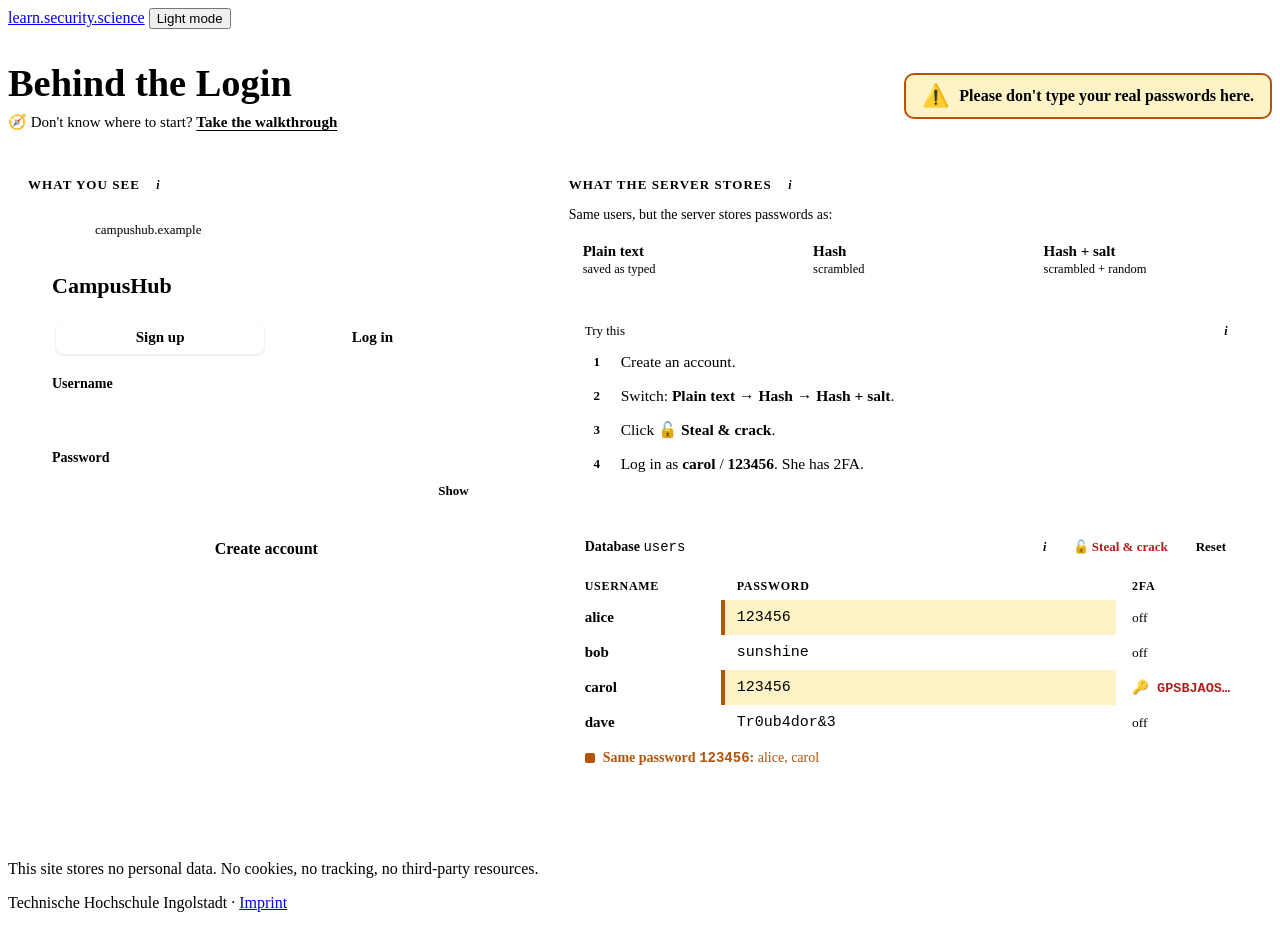
==== learn-cybersecurity/html/passwords/index.html @ 7ce4a5d5 "Add learn.security.science with password storage demo New static site for the ACE2-EU Flavour School" ====
<!doctype html>
<html lang="en">
<head>
  <meta charset="utf-8">
  <meta name="viewport" content="width=device-width, initial-scale=1">
  <title>Behind the Login</title>
  <script src="/assets/theme.js"></script>
  <script src="/assets/qrcode.js"></script>
  <link rel="stylesheet" href="/assets/site.css">
  <style>
    :root { --warn: #b45309; --warn-bg: #fef3c7; --bad: #b91c1c; --code-bg: #ffffff; }
    @media (prefers-color-scheme: dark) {
      :root:not([data-theme="light"]) { --warn: #fbbf24; --warn-bg: #3a2a07; --bad: #f87171; --code-bg: #0b0d0c; }
    }
    :root[data-theme="dark"] { --warn: #fbbf24; --warn-bg: #3a2a07; --bad: #f87171; --code-bg: #0b0d0c; }

    main.app { display: block; text-align: left; padding: 32px 0 48px; }
    .mono { font-family: ui-monospace, "Cascadia Mono", Consolas, "Liberation Mono", monospace; }

    .page-head { display: flex; flex-wrap: wrap; align-items: center; justify-content: space-between; gap: 8px 24px; margin-bottom: 24px; }
    .page-head h1 { font-size: clamp(1.8rem, 3.6vw, 2.4rem); margin: 0; max-width: none; }
    .hint {
      margin: 0; display: inline-flex; align-items: center; gap: 10px;
      padding: 10px 16px; border-radius: 10px; border: 2px solid var(--warn);
      background: var(--warn-bg); color: var(--text); font-size: 16px; font-weight: 700;
    }
    .hint .icon { font-size: 22px; line-height: 1; }

    .split { display: grid; grid-template-columns: minmax(0, 5fr) minmax(0, 7fr); gap: 24px; align-items: start; }
    @media (max-width: 900px) { .split { grid-template-columns: 1fr; } }

    .panel { background: var(--surface); border-radius: 14px; padding: 20px; }
    .panel-head { display: flex; align-items: center; gap: 8px; margin-bottom: 16px; }
    .panel-head h2 { font-size: 13px; text-transform: uppercase; letter-spacing: .08em; color: var(--muted); margin: 0; }

    /* ⓘ info popovers */
    .info { position: relative; display: inline-block; }
    .info summary {
      list-style: none; cursor: pointer; width: 20px; height: 20px; border-radius: 50%;
      display: grid; place-items: center; font: 700 12px/1 Georgia, serif; font-style: italic;
      color: var(--muted); border: 1.5px solid var(--muted); user-select: none;
    }
    .info summary::-webkit-details-marker { display: none; }
    .info[open] summary, .info summary:hover { color: var(--accent); border-color: var(--accent); }
    .info .pop {
      position: absolute; z-index: 10; top: 28px; left: -8px; width: min(340px, 80vw);
      background: var(--bg); color: var(--text); border: 1px solid var(--line); border-radius: 10px;
      padding: 12px 14px; font-size: 14.5px; line-height: 1.45; box-shadow: 0 8px 24px rgba(0,0,0,.18);
    }
    .info .pop p { margin: 0 0 6px; } .info .pop p:last-child { margin: 0; }

    /* ── the website (left) ── */
    .browser { background: var(--bg); border: 1px solid var(--line); border-radius: 10px; overflow: hidden; }
    .urlbar { display: flex; align-items: center; gap: 8px; padding: 8px 12px; border-bottom: 1px solid var(--line); font-size: 13px; color: var(--muted); }
    .urlbar .dots { display: flex; gap: 5px; } .urlbar .dots i { width: 9px; height: 9px; border-radius: 50%; background: var(--line); display: block; }
    .urlbar .addr { flex: 1; background: var(--surface); border-radius: 6px; padding: 3px 10px; }
    .site { padding: 24px; }
    .brand { font-weight: 800; font-size: 22px; margin-bottom: 18px; }
    .brand span { color: var(--accent); }

    .tabs { display: flex; gap: 4px; background: var(--surface); border-radius: 10px; padding: 4px; margin-bottom: 18px; }
    .tabs button { flex: 1; font-family: inherit; font-size: 15px; font-weight: 600; border: 0; border-radius: 7px; padding: 8px; cursor: pointer; background: transparent; color: var(--muted); }
    .tabs button[aria-selected="true"] { background: var(--bg); color: var(--text); box-shadow: 0 1px 3px rgba(0,0,0,.12); }

    label { display: block; font-size: 14px; font-weight: 600; margin: 0 0 6px; }
    .field { margin-bottom: 14px; }
    input[type=text], input[type=password] {
      width: 100%; font: inherit; font-size: 16px; padding: 10px 12px; border-radius: 8px;
      border: 1.5px solid var(--line); background: var(--bg); color: var(--text);
    }
    input:focus { outline: none; border-color: var(--accent); }
    .pw { position: relative; }
    .pw input { padding-right: 64px; }
    .pw button { position: absolute; right: 6px; top: 50%; transform: translateY(-50%); font-family: inherit; font-size: 13px; font-weight: 600; border: 0; background: none; color: var(--muted); cursor: pointer; padding: 6px; }
    .primary { width: 100%; font-family: inherit; font-size: 16px; font-weight: 700; border: 0; border-radius: 8px; padding: 12px; cursor: pointer; background: var(--accent); color: var(--accent-text); margin-top: 4px; }
    .primary:hover { filter: brightness(1.08); }
    .msg { min-height: 24px; margin: 12px 0 0; font-size: 15px; font-weight: 600; }
    .msg.ok { color: var(--accent); } .msg.err { color: var(--bad); }
    .welcome { text-align: center; padding: 20px 0 8px; }
    .welcome .big { font-size: 40px; }
    .welcome h3 { margin: 8px 0 18px; font-size: 1.3rem; }
    .ghost { font-family: inherit; font-size: 15px; font-weight: 600; border: 1.5px solid var(--line); background: none; color: var(--text); border-radius: 8px; padding: 9px 18px; cursor: pointer; }

    /* ── the server (right) ── */
    .methods { display: grid; grid-template-columns: repeat(3, 1fr); gap: 8px; margin-bottom: 16px; }
    .methods button {
      font-family: inherit; font-size: 15px; font-weight: 600; text-align: left; padding: 12px 14px; border-radius: 10px; cursor: pointer;
      background: var(--bg); color: var(--text); border: 2px solid var(--line);
    }
    .methods button small { display: block; font-weight: 400; font-size: 12.5px; color: var(--muted); margin-top: 2px; }
    .methods button[aria-pressed="true"] { border-color: var(--accent); }
    .methods button[aria-pressed="true"] small { color: var(--accent); }

    .flow { background: var(--bg); border-radius: 10px; padding: 16px; margin-bottom: 16px; min-height: 172px; }
    .flow-head { display: flex; align-items: center; justify-content: space-between; gap: 8px; margin-bottom: 10px; }
    .flow .title { font-size: 13px; color: var(--muted); }
    .flow .title .live { display: inline-flex; align-items: center; gap: 6px; color: var(--accent); font-weight: 700; text-transform: uppercase; letter-spacing: .06em; margin-right: 8px; }
    .flow .title .live::before { content: ""; width: 8px; height: 8px; border-radius: 50%; background: currentColor; animation: pulse 1.2s infinite; }
    @keyframes pulse { 50% { opacity: .25; } }
    .result { margin-top: 12px; padding: 12px 14px; border-radius: 8px; background: var(--surface); font-size: 17px; line-height: 1.6; word-break: break-all; }
    .result .lbl { display: block; font-family: "Segoe UI", "Helvetica Neue", Arial, sans-serif; font-size: 12px; text-transform: uppercase; letter-spacing: .06em; color: var(--muted); margin-bottom: 2px; word-break: normal; }
    .result .grp { margin-right: .45em; }
    .result .val.changed { animation: chg .8s ease-out; }
    @keyframes chg { from { color: var(--accent); text-shadow: 0 0 12px color-mix(in srgb, var(--accent) 60%, transparent); } }
    .muted { color: var(--muted); }
    .flow .empty { color: var(--muted); font-size: 15px; }
    .pipe { display: flex; flex-wrap: wrap; align-items: center; gap: 8px 10px; font-size: 15px; }
    .chip { padding: 5px 10px; border-radius: 6px; background: var(--surface); white-space: nowrap; }
    .chip.salt { background: #dbeafe; color: #1e3a8a; }
    @media (prefers-color-scheme: dark) { :root:not([data-theme="light"]) .chip.salt { background: #172554; color: #bfdbfe; } }
    :root[data-theme="dark"] .chip.salt { background: #172554; color: #bfdbfe; }
    .machine { padding: 4px 10px; border-radius: 6px; border: 1.5px dashed var(--muted); color: var(--text); font-weight: 600; white-space: nowrap; text-align: center; line-height: 1.25; }
    .machine small { display: block; font-weight: 400; font-size: 11.5px; color: var(--muted); }
    .methods-label { font-size: 14px; color: var(--muted); margin: -4px 0 8px; }
    .steps { list-style: none; counter-reset: s; margin: 0; padding: 0; display: grid; gap: 10px; font-size: 15.5px; }
    .steps li { counter-increment: s; display: flex; gap: 12px; align-items: baseline; }
    .steps li::before { content: counter(s); flex: none; width: 24px; height: 24px; border-radius: 50%; background: var(--accent); color: var(--accent-text); font-weight: 800; font-size: 13px; display: grid; place-items: center; transform: translateY(-1px); }
    .arrow { color: var(--muted); }
    .verdict { font-weight: 700; } .verdict.ok { color: var(--accent); } .verdict.err { color: var(--bad); }
    .compare { margin-top: 10px; font-size: 14px; color: var(--muted); }

    .db { background: var(--bg); border-radius: 10px; }
    .db-table { border-radius: 0 0 10px 10px; }
    .info.right .pop { left: auto; right: -8px; }
    .db-head { display: flex; align-items: center; justify-content: space-between; gap: 8px; padding: 10px 16px; border-bottom: 1px solid var(--line); }
    .db-head .name { font-size: 14px; font-weight: 700; }
    .db-head .name span { color: var(--muted); font-weight: 400; }
    .small-btn { font-family: inherit; font-size: 13px; font-weight: 600; border: 1.5px solid var(--line); background: none; color: var(--muted); border-radius: 6px; padding: 4px 10px; cursor: pointer; }
    .small-btn:hover { color: var(--text); }
    .small-btn.danger { color: var(--bad); border-color: var(--bad); }
    .small-btn.danger:hover { background: var(--bad); color: var(--bg); }
    .small-btn:disabled { opacity: .5; cursor: progress; }

    /* ── 2FA ── */
    .tfa-status { margin: 0 0 16px; display: flex; flex-direction: column; align-items: center; gap: 10px; }
    .tfa-status .on { color: var(--accent); font-weight: 700; }
    .tfa-status .off { color: var(--muted); }
    .tfa-status .primary { width: auto; padding: 10px 22px; margin: 0; }
    .v-title { margin: 0 0 8px; font-size: 1.2rem; }
    .v-sub { margin: 0 0 14px; color: var(--muted); font-size: 15px; }
    .mini-steps { margin: 0 0 14px; padding-left: 20px; color: var(--muted); font-size: 14.5px; }
    .mini-steps li { margin-bottom: 2px; }
    .qr-box { display: flex; flex-direction: column; align-items: center; gap: 6px; margin-bottom: 14px; }
    .qr { background: #fff; padding: 8px; border-radius: 8px; line-height: 0; }
    .qr svg, .qr img { display: block; width: 168px; height: 168px; }
    .qr-key { font-size: 13px; color: var(--muted); }
    .code-in { font-size: 22px !important; letter-spacing: .25em; text-align: center; }
    .btn-row { display: flex; gap: 10px; }
    .btn-row .primary { flex: 1; margin: 0; }
    .phone {
      display: flex; align-items: center; gap: 14px; margin: 0 0 14px; padding: 12px 14px;
      border: 2px solid var(--line); border-radius: 16px; background: var(--surface);
    }
    .phone .ph-icon { font-size: 26px; }
    .phone .ph-main { flex: 1; min-width: 0; }
    .phone .ph-lbl { font-size: 12px; color: var(--muted); }
    .phone .ph-code { font-size: 26px; font-weight: 700; letter-spacing: .06em; color: var(--accent); line-height: 1.2; }
    .ring {
      flex: none; width: 34px; height: 34px; border-radius: 50%; display: grid; place-items: center;
      font-size: 12px; font-weight: 700; color: var(--muted);
      background: radial-gradient(var(--surface) 58%, transparent 60%), conic-gradient(var(--accent) var(--p), var(--line) 0);
    }
    .tfa-grid { display: grid; grid-template-columns: auto auto auto auto auto 1fr; gap: 8px 10px; align-items: center; justify-items: start; font-size: 15px; }
    .link-btn { font: inherit; font-weight: 600; color: var(--accent); background: none; border: 0; padding: 0; cursor: pointer; text-decoration: underline; text-underline-offset: 3px; }
    .calc { margin: 0; padding-left: 22px; display: grid; gap: 10px; font-size: 14.5px; line-height: 1.5; }
    .calc .step-t { display: block; font-weight: 700; font-size: 13px; text-transform: uppercase; letter-spacing: .05em; color: var(--muted); }
    .calc li::marker { font-weight: 700; color: var(--accent); }
    .hexline { margin-top: 4px; padding: 6px 10px; border-radius: 6px; background: var(--surface); font-size: 14px; word-spacing: .15em; }
    .hl { background: color-mix(in srgb, var(--accent) 28%, transparent); color: var(--text); border-radius: 3px; font-weight: 700; }
    .hl-off { color: var(--bad); font-weight: 700; }
    .tfa-grid .who { font-weight: 700; white-space: nowrap; margin-right: 4px; }
    .tfa-grid .h { font-size: 11.5px; text-transform: uppercase; letter-spacing: .06em; color: var(--muted); margin-bottom: -4px; }
    .tfa-grid .machine { padding: 4px 9px; }
    .chip.time { background: var(--surface); }
    .chip.code { font-weight: 700; color: var(--accent); font-size: 16px; }
    th.c-tfa { width: 104px; }
    .tfa-cell { font-size: 13.5px; white-space: nowrap; overflow: hidden; text-overflow: ellipsis; display: block; }
    .tfa-cell.enc { color: var(--accent); font-weight: 600; }
    .tfa-cell.open { color: var(--bad); font-weight: 700; }

    /* attacker view */
    .flow .title .live.atk { color: var(--bad); }
    .flow .title .live.atk::before { animation: none; }
    .flow .title .live.atk.running::before { animation: pulse .6s infinite; }
    .track { height: 6px; background: var(--surface); border-radius: 3px; overflow: hidden; margin: 14px 0 6px; }
    .track div { height: 100%; background: var(--bad); transition: width .12s linear; }
    .stats { display: flex; flex-wrap: wrap; justify-content: space-between; gap: 4px 16px; font-size: 14px; color: var(--muted); }
    .stats b { color: var(--text); }
    .summary { font-size: 17px; font-weight: 700; margin: 12px 0 2px; }
    .summary.bad { color: var(--bad); }
    .sub { font-size: 14.5px; color: var(--muted); margin: 0; }
    th.c-crk { width: 158px; }
    .pill-crk { display: inline-block; max-width: 100%; overflow: hidden; text-overflow: ellipsis; vertical-align: middle;
      padding: 1px 9px; border-radius: 999px; font-weight: 700; font-size: 14px; white-space: nowrap;
      color: var(--bad); background: color-mix(in srgb, var(--bad) 16%, transparent); }
    .safe { color: var(--accent); font-size: 14px; font-weight: 600; white-space: nowrap; }
    .atk-try { display: flex; flex-wrap: wrap; align-items: center; gap: 6px 8px; margin: 12px 0 0; }
    .atk-lbl { font-size: 14px; font-weight: 600; margin-right: 4px; }
    .atk-log { margin-top: 10px; padding: 10px 14px; border-radius: 8px; background: var(--surface);
      border-left: 4px solid var(--bad); display: grid; gap: 6px; font-size: 15px; }

    /* ── walkthrough ── */
    .tour-start { margin-top: 8px; font: inherit; font-size: 15px; color: var(--muted); background: none; border: 0; padding: 0; cursor: pointer; }
    .tour-start b { color: var(--accent); text-decoration: underline; text-underline-offset: 3px; }
    .tour {
      position: fixed; z-index: 50; left: 24px; bottom: 24px; width: min(380px, calc(100vw - 32px));
      background: var(--bg); color: var(--text); border: 2px solid var(--accent); border-radius: 14px;
      padding: 16px 18px; box-shadow: 0 12px 40px rgba(0,0,0,.35);
    }
    .tour[hidden] { display: none; }
    @media (max-width: 600px) { .tour { left: 16px; bottom: 16px; } }
    .tour-top { display: flex; justify-content: space-between; align-items: center; font-size: 12.5px; text-transform: uppercase; letter-spacing: .06em; color: var(--accent); font-weight: 700; }
    .tour-x { background: none; border: 0; color: var(--muted); font-size: 16px; cursor: pointer; padding: 2px 4px; }
    .tour-text { margin: 8px 0 14px; font-size: 16px; line-height: 1.5; }
    .tour-shade { position: fixed; inset: 0; z-index: 49; background: rgba(0,0,0,.55); }
    .tour-shade[hidden] { display: none; }
    .tour.final { left: 50%; top: 50%; bottom: auto; transform: translate(-50%, -50%); width: min(620px, calc(100vw - 32px)); padding: 24px 28px; max-height: calc(100vh - 32px); overflow: auto; }
    .tk-head { display: block; font-size: 1.4rem; font-weight: 800; margin-bottom: 16px; }
    .takeaways { list-style: none; margin: 0; padding: 0; display: grid; gap: 14px; }
    .takeaways li { display: flex; gap: 16px; align-items: flex-start; background: var(--surface); border-radius: 12px; padding: 14px 18px; }
    .takeaways .ic { font-size: 34px; line-height: 1; }
    .takeaways h3 { margin: 0 0 4px; font-size: 1.25rem; }
    .takeaways p { margin: 0; color: var(--muted); font-size: 15.5px; }
    .tour-nav { display: flex; align-items: center; gap: 10px; }
    .tour-nav .primary { width: auto; margin: 0 0 0 auto; padding: 9px 20px; }
    .tour-nav .ghost { padding: 8px 14px; }
    .tour-wait { margin-left: auto; font-size: 14px; color: var(--muted); font-style: italic; }
    .tour-wait[hidden], .tour-nav button[hidden] { display: none; }
    .tour-hl { outline: 3px solid var(--accent) !important; outline-offset: 4px; border-radius: 10px;
      box-shadow: 0 0 0 9px color-mix(in srgb, var(--accent) 22%, transparent) !important; transition: outline-color .2s; }

    /* fixed layout: fixed-width columns for user/salt (and later 2FA), the rest goes to the hash */
    table { width: 100%; border-collapse: collapse; font-size: 15px; table-layout: fixed; }
    th.c-user { width: 120px; } th.c-salt { width: 112px; }
    td.user { overflow: hidden; text-overflow: ellipsis; }
    td.stored .s { display: block; overflow: hidden; text-overflow: ellipsis; white-space: nowrap; }
    th { text-align: left; font-size: 12px; text-transform: uppercase; letter-spacing: .06em; color: var(--muted); font-weight: 600; padding: 10px 16px 6px; }
    td { padding: 9px 16px; border-top: 1px solid var(--line); vertical-align: middle; }
    td.user { font-weight: 600; white-space: nowrap; }
    td .val { word-break: break-all; }
    /* hashes: short in the table, full hash in a floating box on hover (or tap) */
    td.stored, .hov { position: relative; }
    .hov { cursor: default; text-decoration: underline dotted; text-underline-offset: 3px; }
    .val .f, .hov .f {
      display: none; position: absolute; z-index: 20; top: calc(100% - 6px); left: 8px;
      width: 330px; padding: 10px 12px; border-radius: 8px; white-space: normal; word-spacing: .2em;
      background: var(--bg); color: var(--text); border: 1px solid var(--line);
      box-shadow: 0 8px 24px rgba(0,0,0,.25); font-size: 14px; line-height: 1.6; word-break: normal;
    }
    .f .lbl { display: block; font-family: "Segoe UI", "Helvetica Neue", Arial, sans-serif; font-size: 11.5px; text-transform: uppercase; letter-spacing: .06em; color: var(--muted); }

    td.stored:hover .val .f, td.tfa-td:hover .val .f, .hov:hover .f { display: block; }
    td.tfa-td { position: relative; }
    .val .f.f-right { left: auto; right: 8px; width: auto; white-space: nowrap; }
    .hov .f { font-weight: 400; text-decoration: none; top: calc(100% + 6px); left: -8px; }
    /* rounded bottom corners without clipping the floating box */
    .db-table:has(.legend[hidden]) tbody tr:last-child td:first-child { border-bottom-left-radius: 10px; }
    .db-table:has(.legend[hidden]) tbody tr:last-child td:last-child { border-bottom-right-radius: 10px; }
    /* one colour per group of identical stored values */
    /* order: amber, pink, violet, teal, orange (no blue: that is the salt colour) */
    .g0 { --g: #b45309; --gbg: #fef3c7; } .g1 { --g: #be185d; --gbg: #fce7f3; } .g2 { --g: #6d28d9; --gbg: #ede9fe; }
    .g3 { --g: #0f766e; --gbg: #ccfbf1; } .g4 { --g: #c2410c; --gbg: #ffedd5; }
    @media (prefers-color-scheme: dark) {
      :root:not([data-theme="light"]) .g0 { --g: #fbbf24; --gbg: #3a2a07; } :root:not([data-theme="light"]) .g1 { --g: #f472b6; --gbg: #42102b; }
      :root:not([data-theme="light"]) .g2 { --g: #a78bfa; --gbg: #2a1458; } :root:not([data-theme="light"]) .g3 { --g: #2dd4bf; --gbg: #06302b; }
      :root:not([data-theme="light"]) .g4 { --g: #fb923c; --gbg: #3d1a06; }
    }
    :root[data-theme="dark"] .g0 { --g: #fbbf24; --gbg: #3a2a07; } :root[data-theme="dark"] .g1 { --g: #f472b6; --gbg: #42102b; }
    :root[data-theme="dark"] .g2 { --g: #a78bfa; --gbg: #2a1458; } :root[data-theme="dark"] .g3 { --g: #2dd4bf; --gbg: #06302b; }
    :root[data-theme="dark"] .g4 { --g: #fb923c; --gbg: #3d1a06; }
    tr.dup td.stored { box-shadow: inset 4px 0 0 var(--g); background: var(--gbg); }
    .legend .grp-line { display: flex; align-items: baseline; gap: 8px; color: var(--g); }
    .legend .grp-line + .grp-line { margin-top: 4px; }
    .legend .sw { flex: none; width: 10px; height: 10px; border-radius: 2px; background: var(--g); transform: translateY(1px); }
    .legend .grp-line .names { color: var(--text); font-weight: 400; }
    tr.flash td { animation: flash 1.2s ease-out; }
    tr.active td.user::after { content: " ←"; color: var(--accent); }
    @keyframes flash { from { background: color-mix(in srgb, var(--accent) 30%, transparent); } }
    .legend { padding: 10px 16px; border-top: 1px solid var(--line); font-size: 14px; color: var(--warn); font-weight: 600; }
    .legend[hidden] { display: none; }
  </style>
</head>
<body>
  <header class="bar">
    <div class="wrap">
      <a class="logo" href="/"><span>learn</span>.security.science</a>
      <button class="theme-toggle" type="button">Light mode</button>
    </div>
  </header>

  <main class="app wrap">
    <div class="page-head">
      <div>
        <h1>Behind the Login</h1>
        <button type="button" class="tour-start" id="tourStart">🧭 Don't know where to start? <b>Take the walkthrough</b></button>
      </div>
      <p class="hint" role="note"><span class="icon" aria-hidden="true">⚠️</span>Please don't type your real passwords here.</p>
    </div>

    <div class="split">
      <!-- ───────────── what the user sees ───────────── -->
      <section class="panel">
        <div class="panel-head">
          <h2>What you see</h2>
          <details class="info"><summary>i</summary><div class="pop">
            <p>A normal login page. Create an account or log in as one of the existing users.</p>
            <p>Everything runs only in your browser. Nothing you type is sent anywhere.</p>
            <p><b>Still, never use your real passwords here, or on any page you don't fully trust.</b></p>
          </div></details>
        </div>

        <div class="browser">
          <div class="urlbar"><span class="dots"><i></i><i></i><i></i></span><span class="addr">campushub.example</span></div>
          <div class="site">
            <div class="brand">Campus<span>Hub</span></div>

            <div id="authView">
              <div class="tabs" role="tablist">
                <button type="button" role="tab" id="tabSignup" aria-selected="true">Sign up</button>
                <button type="button" role="tab" id="tabLogin" aria-selected="false">Log in</button>
              </div>
              <div class="field">
                <label for="username">Username</label>
                <input type="text" id="username" autocomplete="off" autocapitalize="off" spellcheck="false">
              </div>
              <div class="field">
                <label for="password">Password</label>
                <div class="pw">
                  <input type="password" id="password" autocomplete="off">
                  <button type="button" id="togglePw">Show</button>
                </div>
              </div>
              <button type="button" class="primary" id="submit">Create account</button>
              <p class="msg" id="msg"></p>
            </div>

            <div id="welcomeView" class="welcome" hidden>
              <div class="big">👋</div>
              <h3>Welcome, <span id="welcomeName"></span>!</h3>
              <div id="tfaStatus" class="tfa-status"></div>
              <button type="button" class="ghost" id="logout">Log out</button>
            </div>

            <!-- turn on 2FA: QR code + demo phone + confirm code -->
            <div id="setupView" hidden>
              <h3 class="v-title">Turn on 2FA</h3>
              <ol class="mini-steps">
                <li>Scan the QR code with an authenticator app, or use the demo phone below.</li>
                <li>Type the 6-digit code to confirm.</li>
              </ol>
              <div class="qr-box">
                <div id="qr" class="qr"></div>
                <div class="qr-key">Key: <span class="mono" id="qrKey"></span></div>
              </div>
              <div class="phone" id="setupPhone"></div>
              <div class="field">
                <label for="setupCode">6-digit code</label>
                <input type="text" id="setupCode" inputmode="numeric" autocomplete="off" maxlength="6" class="mono code-in">
              </div>
              <div class="btn-row">
                <button type="button" class="primary" id="setupConfirm">Turn on 2FA</button>
                <button type="button" class="ghost" id="setupCancel">Cancel</button>
              </div>
              <p class="msg" id="setupMsg"></p>
            </div>

            <!-- second login step for accounts with 2FA -->
            <div id="codeView" hidden>
              <h3 class="v-title">Two-factor check</h3>
              <p class="v-sub">Password ✓. Now type the code from <b id="codeUser"></b>'s authenticator app.</p>
              <div class="phone" id="loginPhone"></div>
              <div class="field">
                <label for="loginCode">6-digit code</label>
                <input type="text" id="loginCode" inputmode="numeric" autocomplete="off" maxlength="6" class="mono code-in">
              </div>
              <div class="btn-row">
                <button type="button" class="primary" id="codeSubmit">Verify</button>
                <button type="button" class="ghost" id="codeCancel">Cancel</button>
              </div>
              <p class="msg" id="codeMsg"></p>
            </div>
          </div>
        </div>
      </section>

      <!-- ───────────── what the server stores ───────────── -->
      <section class="panel">
        <div class="panel-head">
          <h2>What the server stores</h2>
          <details class="info"><summary>i</summary><div class="pop">
            <p>Compare three servers with the same users. Each one stores passwords in a different way.</p>
            <p>Imagine a hacker steals this table. What could they read?</p>
            <p>A real server picks one method when you sign up. It can't switch later, because it never keeps your password.</p>
          </div></details>
        </div>

        <div class="methods-label">Same users, but the server stores passwords as:</div>
        <div class="methods">
          <button type="button" data-method="plain" aria-pressed="true">Plain text<small>saved as typed</small></button>
          <button type="button" data-method="hash" aria-pressed="false">Hash<small>scrambled</small></button>
          <button type="button" data-method="salt" aria-pressed="false">Hash + salt<small>scrambled + random</small></button>
        </div>

        <div class="flow" id="flow">
          <div class="flow-head">
            <div class="title" id="flowTitle">What just happened</div>
            <details class="info right"><summary>i</summary><div class="pop" id="flowInfo"></div></details>
          </div>
          <div id="flowBody"></div>
        </div>

        <div class="db">
          <div class="db-head">
            <div class="name">Database <span class="mono">users</span></div>
            <div style="display:flex;align-items:center;gap:8px">
              <details class="info right"><summary>i</summary><div class="pop" id="dbInfo"></div></details>
              <button type="button" class="small-btn danger" id="crack">🔓 Steal &amp; crack</button>
              <button type="button" class="small-btn" id="reset">Reset</button>
            </div>
          </div>
          <div class="db-table">
            <table>
              <thead><tr id="dbHeadRow"></tr></thead>
              <tbody id="dbBody"></tbody>
            </table>
            <div class="legend" id="legend" hidden></div>
          </div>
        </div>
      </section>
    </div>

  </main>

  <!-- walkthrough box (hidden until started) -->
  <div class="tour-shade" id="tourShade" hidden></div>
  <div class="tour" id="tour" hidden role="dialog" aria-live="polite" aria-label="Walkthrough">
    <div class="tour-top"><span id="tourCount"></span><button type="button" class="tour-x" id="tourClose" aria-label="Close walkthrough">✕</button></div>
    <div class="tour-text" id="tourText"></div>
    <div class="tour-nav">
      <button type="button" class="ghost" id="tourBack">Back</button>
      <span class="tour-wait" id="tourWait">Waiting for you …</span>
      <button type="button" class="primary" id="tourNext">Next</button>
    </div>
  </div>

  <footer>
    <div class="wrap">
      <p>This site stores no personal data. No cookies, no tracking, no third-party resources.</p>
      <p>Technische Hochschule Ingolstadt · <a href="https://www.thi.de/en/misc/imprint/">Imprint</a></p>
    </div>
  </footer>

<script>
(function () {
  'use strict';

  /* ── SHA-256 (synchronous, no dependencies) ─────────────────────────── */
  var K = [], H0 = [];
  (function () {
    function isPrime(n) { for (var f = 2; f * f <= n; f++) if (n % f === 0) return false; return true; }
    function frac(x) { return ((x - Math.floor(x)) * 4294967296) | 0; }
    for (var n = 2, c = 0; c < 64; n++) {
      if (!isPrime(n)) continue;
      if (c < 8) H0[c] = frac(Math.pow(n, 1 / 2));
      K[c++] = frac(Math.pow(n, 1 / 3));
    }
  })();
  function rotr(x, n) { return (x >>> n) | (x << (32 - n)); }
  function sha256(str) {
    var bytes = new TextEncoder().encode(str), len = bytes.length;
    var total = ((len + 9 + 63) >> 6) << 6;
    var buf = new Uint8Array(total); buf.set(bytes); buf[len] = 0x80;
    var dv = new DataView(buf.buffer);
    dv.setUint32(total - 8, Math.floor(len / 536870912));
    dv.setUint32(total - 4, (len * 8) >>> 0);
    var h = H0.slice(), W = new Array(64);
    for (var i = 0; i < total; i += 64) {
      for (var t = 0; t < 16; t++) W[t] = dv.getUint32(i + t * 4) | 0;
      for (t = 16; t < 64; t++) {
        var a15 = W[t - 15], a2 = W[t - 2];
        var s0 = rotr(a15, 7) ^ rotr(a15, 18) ^ (a15 >>> 3);
        var s1 = rotr(a2, 17) ^ rotr(a2, 19) ^ (a2 >>> 10);
        W[t] = (W[t - 16] + s0 + W[t - 7] + s1) | 0;
      }
      var a = h[0], b = h[1], c = h[2], d = h[3], e = h[4], f = h[5], g = h[6], hh = h[7];
      for (t = 0; t < 64; t++) {
        var S1 = rotr(e, 6) ^ rotr(e, 11) ^ rotr(e, 25);
        var t1 = (hh + S1 + ((e & f) ^ (~e & g)) + K[t] + W[t]) | 0;
        var S0 = rotr(a, 2) ^ rotr(a, 13) ^ rotr(a, 22);
        var t2 = (S0 + ((a & b) ^ (a & c) ^ (b & c))) | 0;
        hh = g; g = f; f = e; e = (d + t1) | 0; d = c; c = b; b = a; a = (t1 + t2) | 0;
      }
      h[0] = (h[0] + a) | 0; h[1] = (h[1] + b) | 0; h[2] = (h[2] + c) | 0; h[3] = (h[3] + d) | 0;
      h[4] = (h[4] + e) | 0; h[5] = (h[5] + f) | 0; h[6] = (h[6] + g) | 0; h[7] = (h[7] + hh) | 0;
    }
    return h.map(function (x) { return ('0000000' + (x >>> 0).toString(16)).slice(-8); }).join('');
  }
  window.__sha256 = sha256; // for testing in the console

  function hash(s) { return sha256(s); }

  /* ── TOTP (2FA codes, RFC 6238): SHA-1, HMAC, Base32 ───────────────── */
  function sha1(msg) { // msg: Uint8Array -> Uint8Array(20)
    var len = msg.length, total = ((len + 9 + 63) >> 6) << 6;
    var buf = new Uint8Array(total); buf.set(msg); buf[len] = 0x80;
    var dv = new DataView(buf.buffer);
    dv.setUint32(total - 8, Math.floor(len / 536870912)); dv.setUint32(total - 4, (len * 8) >>> 0);
    var h0 = 0x67452301, h1 = 0xEFCDAB89, h2 = 0x98BADCFE, h3 = 0x10325476, h4 = 0xC3D2E1F0, w = new Array(80);
    for (var i = 0; i < total; i += 64) {
      for (var t = 0; t < 16; t++) w[t] = dv.getUint32(i + t * 4) | 0;
      for (t = 16; t < 80; t++) { var x = w[t - 3] ^ w[t - 8] ^ w[t - 14] ^ w[t - 16]; w[t] = (x << 1) | (x >>> 31); }
      var a = h0, b = h1, c = h2, d = h3, e = h4;
      for (t = 0; t < 80; t++) {
        var f, k;
        if (t < 20) { f = (b & c) | (~b & d); k = 0x5A827999; }
        else if (t < 40) { f = b ^ c ^ d; k = 0x6ED9EBA1; }
        else if (t < 60) { f = (b & c) | (b & d) | (c & d); k = 0x8F1BBCDC; }
        else { f = b ^ c ^ d; k = 0xCA62C1D6; }
        var tmp = (((a << 5) | (a >>> 27)) + f + e + k + w[t]) | 0;
        e = d; d = c; c = (b << 30) | (b >>> 2); b = a; a = tmp;
      }
      h0 = (h0 + a) | 0; h1 = (h1 + b) | 0; h2 = (h2 + c) | 0; h3 = (h3 + d) | 0; h4 = (h4 + e) | 0;
    }
    var out = new Uint8Array(20), odv = new DataView(out.buffer);
    [h0, h1, h2, h3, h4].forEach(function (v, j) { odv.setUint32(j * 4, v >>> 0); });
    return out;
  }
  function hmacSha1(key, msg) {
    if (key.length > 64) key = sha1(key);
    var k = new Uint8Array(64); k.set(key);
    var inner = new Uint8Array(64 + msg.length), outer = new Uint8Array(64 + 20);
    for (var i = 0; i < 64; i++) { inner[i] = k[i] ^ 0x36; outer[i] = k[i] ^ 0x5c; }
    inner.set(msg, 64); outer.set(sha1(inner), 64);
    return sha1(outer);
  }
  var B32 = 'ABCDEFGHIJKLMNOPQRSTUVWXYZ234567';
  function base32Encode(bytes) {
    var bits = 0, val = 0, out = '';
    for (var i = 0; i < bytes.length; i++) {
      val = (val << 8) | bytes[i]; bits += 8;
      while (bits >= 5) { out += B32[(val >>> (bits - 5)) & 31]; bits -= 5; }
    }
    if (bits > 0) out += B32[(val << (5 - bits)) & 31];
    return out;
  }
  function base32Decode(str) {
    var bits = 0, val = 0, out = [];
    for (var i = 0; i < str.length; i++) {
      val = (val << 5) | B32.indexOf(str[i]); bits += 5;
      if (bits >= 8) { out.push((val >>> (bits - 8)) & 255); bits -= 8; }
    }
    return new Uint8Array(out);
  }
  // 6-digit code for a Base32 secret at time `ms` (30-second steps).
  function totp(secret, ms) {
    var counter = Math.floor(ms / 30000), msg = new Uint8Array(8), dv = new DataView(msg.buffer);
    dv.setUint32(0, Math.floor(counter / 4294967296)); dv.setUint32(4, counter >>> 0);
    var h = hmacSha1(base32Decode(secret), msg), o = h[19] & 15;
    var bin = ((h[o] & 127) << 24) | (h[o + 1] << 16) | (h[o + 2] << 8) | h[o + 3];
    return ('00000' + (bin % 1000000)).slice(-6);
  }
  function randomSecret() { var b = new Uint8Array(10); crypto.getRandomValues(b); return base32Encode(b); }
  /* ── end TOTP */

  function randomSalt() {
    var b = new Uint8Array(4); crypto.getRandomValues(b);
    return Array.prototype.map.call(b, function (x) { return ('0' + x.toString(16)).slice(-2); }).join('');
  }
  function short(hex) { return hex.slice(0, 12) + '…'; }
  // Floating box with the full hash, shown on hover (see CSS .f).
  function fullBox(hex) { return '<span class="f"><span class="lbl">Full hash</span>' + hex.match(/.{1,8}/g).join(' ') + '</span>'; }
  function esc(s) { return String(s).replace(/[&<>"']/g, function (c) { return '&#' + c.charCodeAt(0) + ';'; }); }

  /* ── state ──────────────────────────────────────────────────────────── */
  // Demo only: we keep the typed password in memory so the table can be
  // re-drawn for every storage method. A real server never keeps it.
  var SEED = [['alice', '123456'], ['bob', 'sunshine'], ['carol', '123456'], ['dave', 'Tr0ub4dor&3']];
  var users, method = 'plain', mode = 'signup', loggedIn = null, lastUser = null;

  // tfa: the user's 2FA secret (Base32), or null when 2FA is off.
  function makeUser(name, pw, salt) { return { name: name, pw: pw, salt: salt || randomSalt(), tfa: null }; }
  var pendingSalt = randomSalt(); // salt the next new account will get (shown live while signing up)
  var prevLive = '';              // last live value, to highlight which characters changed
  function resetUsers() {
    users = SEED.map(function (u) { return makeUser(u[0], u[1]); });
    find('carol').tfa = randomSecret(); // carol already uses 2FA
  }
  function stored(u, m) {
    m = m || method;
    if (m === 'plain') return u.pw;
    if (m === 'hash') return hash(u.pw);
    return hash(u.salt + u.pw);
  }
  function find(name) { for (var i = 0; i < users.length; i++) if (users[i].name === name) return users[i]; return null; }

  /* ── elements ───────────────────────────────────────────────────────── */
  var $ = function (id) { return document.getElementById(id); };
  var elUser = $('username'), elPw = $('password'), elMsg = $('msg'), elSubmit = $('submit');
  var tabSignup = $('tabSignup'), tabLogin = $('tabLogin');

  var DB_INFO = {
    plain: '<p><b>Plain text:</b> the password is saved exactly as typed.</p><p>Whoever gets this table can log in as everyone, and try the same passwords on other websites.</p><p>This careless server even keeps the 2FA secret readable (🔑). Normally it is stored encrypted.</p>',
    hash: '<p><b>Hash:</b> the password goes through a one-way function (SHA-256). The server only keeps the result.</p><p>Hover over a row to see the full hash.</p><p>But: the same password always gives the same hash. Look at alice and carol.</p><p>The 2FA secret can\'t be hashed, because the server needs it to compute codes. So it is locked (encrypted, 🔒). The key is kept outside the database.</p>',
    salt: '<p><b>Hash + salt:</b> every user gets a random “salt” that is mixed in before hashing.</p><p>Now the same password gives a different stored value for every user. The salt itself is not secret.</p><p>The 2FA secret can\'t be hashed, because the server needs it to compute codes. So it is locked (encrypted, 🔒). The key is kept outside the database, so a stolen table alone is useless.</p>'
  };

  /* ── rendering ──────────────────────────────────────────────────────── */
  // 2FA column: the secret is readable on the careless plain-text server,
  // otherwise it is shown as encrypted (it can't be hashed: the server needs it to make codes).
  function tfaCell(u) {
    if (!u.tfa) return '<span class="tfa-cell muted">off</span>';
    if (method === 'plain') return '<span class="val"><span class="tfa-cell open mono">🔑 ' + u.tfa + '</span>' +
      '<span class="f f-right"><span class="lbl">2FA secret (readable!)</span>' + fmtSecret(u.tfa) + '</span></span>';
    // Demo stand-in for the encrypted secret: looks like gibberish, can't be read without the key.
    var locked = sha256('server-key|' + u.tfa).slice(0, 32).match(/.{1,8}/g).join(' ');
    return '<span class="val"><span class="tfa-cell enc">🔒 on</span>' +
      '<span class="f f-right"><span class="lbl">2FA secret, encrypted</span>' + locked +
      '<span class="lbl" style="margin-top:6px">🔑 Key: not in the database</span></span></span>';
  }

  function renderDb(flashName) {
    var withSalt = method === 'salt';
    var withCrack = !!attack;
    $('dbHeadRow').innerHTML = '<th class="c-user">Username</th>' + (withSalt ? '<th class="c-salt">Salt</th>' : '') +
      '<th>' + (method === 'plain' ? 'Password' : 'Stored hash') + '</th>' +
      '<th class="c-tfa">2FA</th>' +
      (withCrack ? '<th class="c-crk">Cracked</th>' : '');

    var values = users.map(function (u) { return stored(u); });
    var count = {}; values.forEach(function (v) { count[v] = (count[v] || 0) + 1; });
    // Groups of identical stored values, numbered in order of appearance.
    var groupOf = {}, groups = [];
    values.forEach(function (v, i) {
      if (count[v] < 2) return;
      if (!(v in groupOf)) { groupOf[v] = groups.length; groups.push({ value: v, names: [] }); }
      groups[groupOf[v]].names.push(users[i].name);
    });

    $('dbBody').innerHTML = users.map(function (u, i) {
      var v = values[i], dup = v in groupOf;
      var cls = [dup ? 'dup g' + (groupOf[v] % 5) : '', u.name === flashName ? 'flash' : '', u.name === loggedIn ? 'active' : ''].join(' ');
      var shown = method === 'plain' ? esc(v) : '<span class="s">' + v + '</span>' + fullBox(v);
      return '<tr class="' + cls + '"><td class="user">' + esc(u.name) + '</td>' +
        (withSalt ? '<td class="mono">' + u.salt + '</td>' : '') +
        '<td class="stored mono"><span class="val">' + shown + '</span></td>' +
        '<td class="tfa-td">' + tfaCell(u) + '</td>' +
        (withCrack ? '<td>' + (attack.cracked[u.name] !== undefined
          ? '<span class="pill-crk mono" title="' + esc(attack.cracked[u.name]) + '">🔓 ' + esc(attack.cracked[u.name]) + '</span>'
          : (attack.done ? '<span class="safe">🔒 not found</span>' : '')) + '</td>' : '') +
        '</tr>';
    }).join('');

    var legend = $('legend');
    if (groups.length) {
      legend.hidden = false;
      legend.innerHTML = groups.map(function (g, i) {
        var what = method === 'plain' ? 'Same password <span class="mono">' + esc(g.value) + '</span>:'
                                      : 'Same hash <span class="mono hov">' + short(g.value) + fullBox(g.value) + '</span>:';
        return '<div class="grp-line g' + (i % 5) + '"><span class="sw"></span><span>' + what +
          ' <span class="names">' + g.names.map(esc).join(', ') + '</span></span></div>';
      }).join('');
    } else legend.hidden = true;

    $('dbInfo').innerHTML = DB_INFO[method];
    $('crack').disabled = !!attack && !attack.done;
    document.querySelectorAll('.methods button').forEach(function (b) {
      b.setAttribute('aria-pressed', b.dataset.method === method ? 'true' : 'false');
    });
  }

  // Full value (hashes split into blocks of 8); the whole value flashes when it changed.
  function valueHtml(value, prev, group) {
    var inner = group
      ? value.match(new RegExp('.{1,' + group + '}', 'g')).map(function (p) { return '<span class="grp">' + esc(p) + '</span>'; }).join('')
      : esc(value);
    return '<span class="val' + (value !== prev ? ' changed' : '') + '">' + inner + '</span>';
  }

  // Live view while the user is typing: the server's calculation, key by key.
  function renderLive() {
    var body = $('flowBody'), title = $('flowTitle');
    var name = elUser.value.trim().toLowerCase(), pw = elPw.value;
    var user = mode === 'login' ? find(name) : null;
    var arrow = '<span class="arrow">→</span>';

    title.innerHTML = '<span class="live">Live</span>' + (mode === 'signup' ? 'Sign up' : 'Log in') +
      (name ? ' as ' + esc(name) : '');

    var typed = '<span class="chip mono">"' + esc(pw) + '"</span>';
    var pipe, value, label;
    if (method === 'plain') {
      pipe = typed + arrow + '<span class="machine">no change</span>' + arrow;
      value = pw; label = 'Saved like this';
    } else {
      var salt = null;
      if (method === 'salt') salt = mode === 'signup' ? pendingSalt : (user ? user.salt : null);
      if (method === 'salt' && !salt) {
        body.innerHTML = '<div class="pipe">' + typed + '</div><div class="compare">' +
          (name ? 'No user called “' + esc(name) + '”, so the server has no salt to use.' : 'Type a username to look up its salt.') + '</div>';
        prevLive = '';
        return;
      }
      pipe = (salt ? '<span class="chip salt mono" title="salt">' + salt + '</span><span class="arrow">+</span>' : '') +
        typed + arrow + '<span class="machine">⚙ hash function<small>SHA-256</small></span>' + arrow;
      value = hash((salt || '') + pw); label = 'Hash';
    }

    var html = '<div class="pipe">' + pipe + '</div>' +
      '<div class="result mono"><span class="lbl">' + label + '</span>' +
      valueHtml(value, prevLive, method === 'plain' ? 0 : 8) + '</div>';

    if (mode === 'login') {
      if (!user) html += '<div class="compare">' + (name ? 'No user called “' + esc(name) + '”.' : 'Type a username to compare.') + '</div>';
      else {
        var ok = value === stored(user);
        html += '<div class="compare">Saved for ' + esc(user.name) + ': <span class="mono">' +
          (method === 'plain' ? esc(stored(user)) : short(stored(user))) + '</span> &nbsp;' +
          '<span class="verdict ' + (ok ? 'ok">✓ matches' : 'err">✗ no match') + '</span></div>';
      }
    }
    body.innerHTML = html;
    prevLive = value;
  }

  /* ── attack: guess common passwords against the stolen table ─────────── */
  // The 25 guesses the "attacker" tries, taken from lists of the most common passwords.
  var WORDLIST = ['123456', 'password', '123456789', '12345678', '12345', 'qwerty', 'abc123', '111111',
    '1234567', 'iloveyou', 'sunshine', 'princess', 'admin', 'welcome', 'football', 'monkey', 'letmein',
    'dragon', 'test', 'hello', 'passwort', 'hallo', 'qwertz', '000000', 'master'];
  var attack = null;       // { cracked: {name: password}, i, calcs, guess, done, timer }
  var showAttack = false;  // attacker view visible in the flow box

  function stopAttack() {
    if (attack && attack.timer) clearTimeout(attack.timer);
    attack = null; showAttack = false;
  }
  function startAttack() {
    stopAttack();
    attack = { cracked: {}, i: 0, calcs: 0, guess: null, done: false, timer: null };
    showAttack = true;
    elPw.value = ''; prevLive = '';
    if (method === 'plain') {
      users.forEach(function (u) { attack.cracked[u.name] = u.pw; });
      attack.done = true;
      renderDb(); renderFlow();
      return;
    }
    attackStep();
  }
  function attackStep() {
    var A = attack;
    if (!A) return;
    if (A.i >= WORDLIST.length) { A.done = true; A.guess = null; renderDb(); renderFlow(); return; }
    var g = WORDLIST[A.i++];
    A.guess = g;
    if (method === 'hash') {
      // One hash per guess, compared with every row at once.
      var h = hash(g); A.calcs++; A.lastHash = h;
      users.forEach(function (u) { if (!(u.name in A.cracked) && stored(u) === h) A.cracked[u.name] = g; });
    } else {
      // Salted: the guess has to be hashed again with every user's own salt.
      A.stepCalcs = 0;
      users.forEach(function (u) {
        if (u.name in A.cracked) return;
        A.calcs++; A.stepCalcs++;
        if (hash(u.salt + g) === stored(u)) A.cracked[u.name] = g;
      });
    }
    renderDb(); renderFlow();
    A.timer = setTimeout(attackStep, 160);
  }

  var FLOW_INFO = {
    normal: '<p>Type a password on the left and watch the server work along, key by key.</p>' +
      '<p>Change a single character and the whole hash looks completely different. The same input always gives the same hash.</p>',
    attack: '<p>The attacker has a copy of the table. A hash can\'t be turned back into the password, so they <b>guess</b>: hash each guess the same way and compare.</p>' +
      '<p>This demo only tries the 25 most common passwords. Real attackers try billions of guesses per second and also follow rules, like word + number or letters swapped for digits (Tr0ub4dor). Random passwords from a password manager follow no rule.</p>' +
      '<p>2FA only protects this one site. A cracked password still works everywhere else it is reused.</p>'
  };

  FLOW_INFO.tfa = '<p>The QR code contains a <b>secret key</b>. Scanning it copies the secret to the phone, once.</p>' +
    '<p>From then on, phone and server each compute the code from the secret and the current time (in 30-second steps). They never talk to each other.</p>' +
    '<p>Someone who only stole your password doesn\'t have the secret, so they can\'t make the code.</p>' +
    '<p>You can also scan the QR code with a real authenticator app. Delete the CampusHub entry afterwards.</p>';

  /* ── 2FA state and views ────────────────────────────────────────────── */
  var tfa = null; // { kind: 'setup' | 'login', user, secret }

  function fmtCode(c) { return c.slice(0, 3) + ' ' + c.slice(3); }
  function clock(ms) { var d = new Date(ms); return [d.getHours(), d.getMinutes(), d.getSeconds()].map(function (x) { return ('0' + x).slice(-2); }).join(':'); }
  function secsLeft(ms) { return 30 - Math.floor(ms / 1000) % 30; }
  // Accept the current code and the one before/after (clocks are never perfectly in sync).
  function checkCode(secret, code) {
    var now = Date.now();
    return [-30000, 0, 30000].some(function (d) { return totp(secret, now + d) === code; });
  }

  function phoneHtml(name, secret) {
    var now = Date.now(), left = secsLeft(now);
    return '<span class="ph-icon">📱</span><div class="ph-main"><div class="ph-lbl">' + esc(name) + '\'s phone · Authenticator · CampusHub</div>' +
      '<div class="ph-code mono">' + fmtCode(totp(secret, now)) + '</div></div>' +
      '<div class="ring" style="--p:' + Math.round(left / 30 * 100) + '%">' + left + '</div>';
  }

  function showView(v) {
    ['authView', 'welcomeView', 'setupView', 'codeView'].forEach(function (id) { $(id).hidden = id !== v; });
  }

  function renderTfaStatus() {
    var u = find(loggedIn);
    $('tfaStatus').innerHTML = u && u.tfa
      ? '<span class="on">✓ 2FA is on</span><button type="button" class="small-btn" id="tfaOff">Turn off 2FA</button>'
      : '<span class="off">2FA is off</span><button type="button" class="primary" id="tfaOn">Turn on 2FA</button>';
    var on = $('tfaOn'), off = $('tfaOff');
    if (on) on.addEventListener('click', startSetup);
    if (off) off.addEventListener('click', function () { u.tfa = null; renderTfaStatus(); renderDb(u.name); });
  }

  function startSetup() {
    var u = find(loggedIn), secret = randomSecret();
    tfa = { kind: 'setup', user: u, secret: secret };
    var uri = 'otpauth://totp/CampusHub:' + encodeURIComponent(u.name) + '?secret=' + secret + '&issuer=CampusHub&algorithm=SHA1&digits=6&period=30';
    var qr = qrcode(0, 'M'); qr.addData(uri); qr.make();
    $('qr').innerHTML = qr.createSvgTag({ cellSize: 4, margin: 0, scalable: true });
    $('qrKey').textContent = secret.match(/.{1,4}/g).join(' ');
    $('setupCode').value = ''; $('setupMsg').textContent = '';
    showView('setupView'); tick();
  }
  function confirmSetup() {
    var code = $('setupCode').value.replace(/\D/g, '');
    if (!checkCode(tfa.secret, code)) { $('setupMsg').textContent = 'Wrong code. Try the current one.'; $('setupMsg').className = 'msg err'; return; }
    tfa.user.tfa = tfa.secret;
    var name = tfa.user.name; tfa = null;
    showView('welcomeView'); renderTfaStatus(); renderDb(name); renderFlow();
  }
  function cancelTfa() {
    var wasLogin = tfa && tfa.kind === 'login'; tfa = null;
    if (wasLogin) { showView('authView'); setMode('login'); } else showView('welcomeView');
    renderFlow();
  }
  function startCodeStep(u) {
    tfa = { kind: 'login', user: u, secret: u.tfa };
    $('codeUser').textContent = u.name;
    $('loginCode').value = ''; $('codeMsg').textContent = '';
    showView('codeView'); tick();
  }
  function submitCode() {
    var code = $('loginCode').value.replace(/\D/g, ''), u = tfa.user;
    if (!checkCode(u.tfa, code)) { $('codeMsg').textContent = 'Wrong code.'; $('codeMsg').className = 'msg err'; renderFlow(); return; }
    tfa = null; showWelcome(u.name); renderDb(u.name); renderFlow();
  }

  // Live view: phone and server compute the same code from secret + time.
  var tfaDetail = false; // show the step-by-step calculation instead of phone vs. server
  var tfaExact = false;  // inside that view: the exact byte-level math instead of the simple version
  function fmtSecret(s) { return s.match(/.{1,4}/g).join(' '); }

  // Every intermediate value of the TOTP calculation, for the "how is the code made" view.
  function totpSteps(secret, ms) {
    var unix = Math.floor(ms / 1000), counter = Math.floor(unix / 30);
    var msg = new Uint8Array(8), dv = new DataView(msg.buffer);
    dv.setUint32(0, Math.floor(counter / 4294967296)); dv.setUint32(4, counter >>> 0);
    var h = hmacSha1(base32Decode(secret), msg), o = h[19] & 15;
    var bin = ((h[o] & 127) << 24) | (h[o + 1] << 16) | (h[o + 2] << 8) | h[o + 3];
    return { unix: unix, counter: counter, h: h, o: o, bin: bin, code: ('00000' + (bin % 1000000)).slice(-6) };
  }
  function num(n) { return String(n).replace(/\B(?=(\d{3})+(?!\d))/g, ' '); } // narrow no-break space between thousands

  function renderTfaDetail(secret, now) {
    var s = totpSteps(secret, now), hex = [];
    for (var i = 0; i < 20; i++) {
      var b = ('0' + s.h[i].toString(16)).slice(-2);
      if (i === 19) b = b[0] + '<span class="hl-off">' + b[1] + '</span>';
      hex.push(i >= s.o && i < s.o + 4 ? '<span class="hl">' + b + '</span>' : b);
    }
    var picked = [0, 1, 2, 3].map(function (k) { return ('0' + s.h[s.o + k].toString(16)).slice(-2); }).join(' ');
    var scrambled = Array.prototype.map.call(s.h.slice(0, 6), function (b) { return ('0' + b.toString(16)).slice(-2); }).join('') + '…';
    var arrow = '<span class="arrow">→</span>';
    var links = '<div class="compare">' +
      '<button type="button" class="link-btn" data-act="tfa-exact">' + (tfaExact ? 'Hide the exact math' : 'Show the exact math') + '</button>' +
      ' &nbsp;·&nbsp; <button type="button" class="link-btn" data-act="tfa-simple">← Back to phone vs. server</button></div>';

    // Simple version for everyone: three steps, no bytes.
    if (!tfaExact) {
      return '<ol class="calc">' +
        '<li><span class="step-t">Clock → number (+1 every 30 s)</span>' +
          '<span class="chip time mono">' + clock(now) + '</span> → <b class="mono">' + num(s.counter) + '</b></li>' +
        '<li><span class="step-t">Secret + number → hash</span>' +
          '<div class="pipe" style="margin:4px 0"><span class="chip salt mono">' + fmtSecret(secret) + '</span><span class="arrow">+</span>' +
          '<span class="chip mono">' + num(s.counter) + '</span>' + arrow + '<span class="machine">⚙</span>' + arrow +
          '<span class="chip mono">' + scrambled + '</span></div></li>' +
        '<li><span class="step-t">Hash → 6 digits</span>' +
          '<span class="chip code mono">' + fmtCode(s.code) + '</span></li>' +
        '</ol>' +
        '<div class="compare">No secret, no code. New code in ' + secsLeft(now) + ' s.</div>' + links;
    }

    return '<ol class="calc">' +
      '<li><span class="step-t">Time → step number</span>' +
        '<span class="mono">' + clock(now) + '</span> is <span class="mono">' + num(s.unix) + '</span> seconds since 1 Jan 1970. ' +
        '÷ 30 → step <b class="mono">' + num(s.counter) + '</b>. It changes every 30 seconds.</li>' +
      '<li><span class="step-t">Mix secret + step number</span>' +
        'HMAC-SHA1(<span class="chip salt mono">' + fmtSecret(secret) + '</span>, ' + num(s.counter) + ') =' +
        '<div class="hexline mono">' + hex.join(' ') + '</div></li>' +
      '<li><span class="step-t">Pick 4 bytes</span>' +
        'The last digit is <b class="mono hl-off">' + (s.h[19] & 15).toString(16) + '</b> = ' + s.o +
        ', so take the 4 bytes starting at position ' + s.o + ': <span class="mono hl">' + picked + '</span> → as a number (without the very first bit): <b class="mono">' + num(s.bin) + '</b></li>' +
      '<li><span class="step-t">Keep the last 6 digits</span>' +
        '<span class="mono">' + num(s.bin) + '</span> → <span class="chip code mono">' + fmtCode(s.code) + '</span></li>' +
      '</ol>' +
      '<div class="compare">This is the exact standard (TOTP, RFC 6238) every authenticator app uses. New code in ' + secsLeft(now) + ' s.</div>' + links;
  }

  function renderTfa() {
    var body = $('flowBody'), title = $('flowTitle'), now = Date.now(), secret = tfa.secret;
    var code = totp(secret, now), arrow = '<span class="arrow">→</span>';
    title.innerHTML = '<span class="live">Live</span>' + (tfaDetail ? 'How the code is made (TOTP)' : '2FA: secret + time → code');
    if (tfaDetail) { body.innerHTML = renderTfaDetail(secret, now); return; }
    function row(who) {
      return '<span class="who">' + who + '</span>' +
        '<span class="chip salt mono">' + fmtSecret(secret) + '</span><span class="arrow">+</span>' +
        '<span class="chip time mono">' + clock(now) + '</span>' + arrow +
        '<span class="chip code mono">' + fmtCode(code) + '</span>';
    }
    var typedEl = tfa.kind === 'setup' ? $('setupCode') : $('loginCode');
    var typed = typedEl.value.replace(/\D/g, ''), typedHtml = '';
    if (typed.length === 6) {
      var ok = checkCode(secret, typed);
      typedHtml = '<div class="compare">Typed: <span class="mono">' + fmtCode(typed) + '</span> &nbsp;<span class="verdict ' +
        (ok ? 'ok">✓ matches' : 'err">✗ wrong code') + '</span></div>';
    }
    body.innerHTML = '<div class="tfa-grid">' +
      '<span></span><span class="h">Shared secret</span><span></span><span class="h">Time</span><span></span><span class="h">Code</span>' +
      row('📱 Phone') + row('🖥️ Server') + '</div>' +
      '<div class="compare">Same secret + same time = same code. New code in ' + secsLeft(now) + ' s.</div>' +
      (method === 'plain' ? '' : '<div class="compare">🔑 The server keeps its copy locked and unlocks it with a key outside the database.</div>') +
      typedHtml +
      '<div class="compare"><button type="button" class="link-btn" data-act="tfa-detail">🔍 How is the code made?</button></div>';
  }

  // Once per second: update the demo phones and the live 2FA view.
  function tick() {
    if (!tfa) return;
    var el = tfa.kind === 'setup' ? $('setupPhone') : $('loginPhone');
    el.innerHTML = phoneHtml(tfa.user.name, tfa.secret);
    renderFlow();
  }
  setInterval(tick, 1000);

  /* ── attacker tries the cracked passwords on the login page ─────────── */
  function attackLogin(name) {
    if (!attack || !(name in attack.cracked)) return;
    var token = {};
    attack.login = { name: name, step: 0, token: token };
    renderFlow();
    [1, 2].forEach(function (step) {
      setTimeout(function () {
        if (!attack || !attack.login || attack.login.token !== token) return; // reset or another try started
        attack.login.step = step; renderFlow();
      }, step * 900);
    });
  }

  function attackLoginHtml(A, names) {
    if (!names.length) return '';
    var html = '<div class="atk-try"><span class="atk-lbl">🕵️ Try them:</span>' +
      names.map(function (nm) {
        return '<button type="button" class="small-btn danger" data-act="atk-login" data-user="' + esc(nm) + '">Log in as ' + esc(nm) + '</button>';
      }).join('') + '</div>';
    var L = A.login;
    if (!L) return html;
    var u = find(L.name), pw = A.cracked[L.name];
    html += '<div class="atk-log">' +
      '<div>🕵️ <b>' + esc(L.name) + '</b> / <span class="mono">"' + esc(pw) + '"</span> → campushub.example</div>';
    if (L.step >= 1) html += '<div class="verdict ok" style="color:var(--text)">Password ✓ correct</div>';
    if (L.step >= 2) {
      if (!u.tfa) {
        html += '<div class="verdict err">🔓 Logged in. The attacker now controls ' + esc(L.name) + '\'s account.</div>';
      } else if (method === 'plain') {
        html += '<div>2FA code needed → the attacker reads the secret <span class="chip salt mono">' + fmtSecret(u.tfa) +
          '</span> from the stolen table and makes the code <span class="chip code mono">' + fmtCode(totp(u.tfa, Date.now())) + '</span></div>' +
          '<div class="verdict err">🔓 Logged in anyway, because this server left the 2FA secret readable.</div>';
      } else {
        html += '<div>2FA code needed → no phone, and the secret is locked 🔒. The key is not in the stolen table.</div>' +
          '<div class="verdict ok">🛡️ Blocked. 2FA saved this account.</div>';
      }
    } else html += '<div class="muted">…</div>';
    return html + '</div>';
  }

  function renderAttack() {
    var body = $('flowBody'), title = $('flowTitle'), A = attack;
    var n = users.length, names = Object.keys(A.cracked), arrow = '<span class="arrow">→</span>';
    title.innerHTML = '<span class="live atk' + (A.done ? '' : ' running') + '">Attacker</span>' +
      (A.done ? 'Finished cracking the stolen table' : 'Cracking the stolen table …');

    // Cracked accounts that are still protected (or not) by 2FA.
    var with2fa = names.filter(function (nm) { var u = find(nm); return u && u.tfa; });
    var tfaNote = '';
    if (with2fa.length) {
      tfaNote = method === 'plain'
        ? '<p class="sub" style="margin-top:8px">🔑 Even the 2FA secrets are readable here.</p>'
        : '<p class="sub" style="margin-top:8px">🛡️ 2FA protects ' + with2fa.join(', ') + ' here. But the password still works on other sites.</p>';
    }

    if (method === 'plain') {
      body.innerHTML = '<div class="summary bad">Nothing to crack: everything is readable.</div>' +
        attackLoginHtml(A, names) + tfaNote;
      return;
    }

    var html = '';
    if (!A.done) {
      var target = method === 'hash'
        ? '<span class="chip mono">' + short(A.lastHash) + '</span>' + arrow + '<span>compare with all rows</span>'
        : '<span class="chip">× ' + A.stepCalcs + (A.stepCalcs === 1 ? ' user' : ' users') + '</span>';
      html += '<div class="pipe">' +
        (method === 'salt' ? '<span class="chip salt">each user\'s salt</span><span class="arrow">+</span>' : '') +
        '<span class="chip mono">"' + esc(A.guess) + '"</span>' + arrow +
        '<span class="machine">⚙ hash function<small>SHA-256</small></span>' + arrow + target + '</div>';
    }
    html += '<div class="track"><div style="width:' + Math.round(100 * A.i / WORDLIST.length) + '%"></div></div>' +
      '<div class="stats"><span>Guess <b>' + A.i + '</b> of ' + WORDLIST.length + ' common passwords</span>' +
      '<span>Hash calculations: <b>' + A.calcs + '</b></span></div>';

    if (A.done) {
      html += '<div class="summary' + (names.length ? ' bad' : '') + '">Cracked ' + names.length + ' of ' + n + ' accounts.</div>';
      html += '<p class="sub">' + (method === 'hash'
        ? 'Same password, cracked together.'
        : 'Salt means more work (' + A.calcs + ' instead of ' + WORDLIST.length + ' hashes). Weak passwords still fall.') +
        '</p>' + attackLoginHtml(A, names) + tfaNote;
    }
    body.innerHTML = html;
  }

  // Shows the server's steps for the last action (sign up or log in).
  var lastAction = null;
  function renderFlow() {
    var body = $('flowBody'), title = $('flowTitle');
    var live = !$('authView').hidden && elPw.value;
    var info = tfa ? FLOW_INFO.tfa : (showAttack && attack && !live) ? FLOW_INFO.attack : FLOW_INFO.normal;
    if ($('flowInfo').innerHTML !== info) $('flowInfo').innerHTML = info;
    if (tfa) { renderTfa(); return; }
    if (live) { renderLive(); return; }
    prevLive = '';
    if (showAttack && attack) { renderAttack(); return; }
    if (!lastAction) {
      title.textContent = 'Try this';
      body.innerHTML = '<ol class="steps">' +
        '<li><span>Create an account.</span></li>' +
        '<li><span>Switch: <b>Plain text</b> → <b>Hash</b> → <b>Hash + salt</b>.</span></li>' +
        '<li><span>Click <b>🔓 Steal &amp; crack</b>.</span></li>' +
        '<li><span>Log in as <b>carol</b> / <b>123456</b>. She has 2FA.</span></li>' +
        '</ol>';
      return;
    }
    var A = lastAction, u = A.user;
    var typed = '<span class="chip mono">"' + esc(A.typed) + '"</span>';
    var arrow = '<span class="arrow">→</span>';
    var steps;
    if (method === 'plain') {
      steps = typed + arrow + '<span class="machine">no change</span>' + arrow + '<span class="chip mono">"' + esc(A.typed) + '"</span>';
    } else {
      var salt = (method === 'salt' && u) ? '<span class="chip salt mono" title="salt">' + u.salt + '</span><span class="arrow">+</span>' : '';
      var input = method === 'salt' && u ? u.salt + A.typed : A.typed;
      steps = salt + typed + arrow + '<span class="machine">⚙ hash function<small>SHA-256</small></span>' + arrow +
        '<span class="chip mono" title="' + hash(input) + '">' + short(hash(input)) + '</span>';
    }

    if (A.kind === 'signup') {
      title.textContent = 'Sign up: ' + u.name;
      body.innerHTML = '<div class="pipe">' + steps + '<span style="white-space:nowrap">' + arrow + ' <b>saved in the database</b></span></div>';
    } else {
      title.textContent = 'Log in: ' + A.name;
      if (!u) {
        body.innerHTML = '<div class="pipe"><span class="verdict err">✗ No user called “' + esc(A.name) + '”</span></div>';
        return;
      }
      var calc = method === 'plain' ? A.typed : hash(method === 'salt' ? u.salt + A.typed : A.typed);
      var ok = calc === stored(u);
      body.innerHTML = '<div class="pipe">' + steps + arrow + '<span class="verdict ' + (ok ? 'ok">✓ matches' : 'err">✗ does not match') + '</span></div>' +
        (method === 'plain' ? '' : '<div class="compare">Only hashes are compared, never the password.</div>');
    }
  }

  function setMode(m) {
    mode = m;
    tabSignup.setAttribute('aria-selected', m === 'signup');
    tabLogin.setAttribute('aria-selected', m === 'login');
    elSubmit.textContent = m === 'signup' ? 'Create account' : 'Log in';
    showMsg('');
  }
  function showMsg(text, kind) { elMsg.textContent = text; elMsg.className = 'msg' + (kind ? ' ' + kind : ''); }

  function showWelcome(name) {
    loggedIn = name;
    $('welcomeName').textContent = name;
    showView('welcomeView');
    renderTfaStatus();
  }

  /* ── actions ────────────────────────────────────────────────────────── */
  function submit() {
    var name = elUser.value.trim().toLowerCase(), pw = elPw.value;
    if (!name || !pw) { showMsg('Please fill in both fields.', 'err'); return; }

    if (mode === 'signup') {
      if (find(name)) { showMsg('This username is taken.', 'err'); return; }
      var u = makeUser(name, pw, pendingSalt);
      pendingSalt = randomSalt();
      users.push(u);
      stopAttack(); // the table changed, so old attack results no longer apply
      lastAction = { kind: 'signup', user: u, name: name, typed: pw };
      elPw.value = '';
      renderDb(name); renderFlow();
      setMode('login');
      showMsg('Account created. You can log in now.', 'ok');
    } else {
      var user = find(name);
      lastAction = { kind: 'login', user: user, name: name, typed: pw };
      showAttack = false; // show the login steps; cracked marks stay in the table
      var ok = user && stored(user) === (method === 'plain' ? pw : hash(method === 'salt' ? user.salt + pw : pw));
      elPw.value = '';
      if (ok && user.tfa) { renderDb(); startCodeStep(user); return; } // password ok, now the second factor
      if (ok) { showWelcome(name); renderDb(name); }
      else { showMsg('Wrong username or password.', 'err'); renderDb(); }
      renderFlow();
    }
  }

  tabSignup.addEventListener('click', function () { setMode('signup'); prevLive = ''; renderFlow(); });
  tabLogin.addEventListener('click', function () { setMode('login'); prevLive = ''; renderFlow(); });
  elSubmit.addEventListener('click', submit);
  [elUser, elPw].forEach(function (el) {
    el.addEventListener('keydown', function (e) { if (e.key === 'Enter') submit(); });
    el.addEventListener('input', function () { showMsg(''); renderFlow(); }); // live view, key by key
  });
  $('togglePw').addEventListener('click', function () {
    var show = elPw.type === 'password';
    elPw.type = show ? 'text' : 'password';
    this.textContent = show ? 'Hide' : 'Show';
  });
  $('logout').addEventListener('click', function () {
    loggedIn = null; tfa = null;
    lastAction = null; // forget the login summary, back to "Try this"
    showView('authView');
    setMode('login'); renderDb(); renderFlow();
  });
  // Buttons inside the (re-rendered) flow box.
  $('flowBody').addEventListener('click', function (e) {
    var act = e.target.getAttribute && e.target.getAttribute('data-act');
    if (act === 'tfa-detail') { tfaDetail = true; renderFlow(); }
    if (act === 'tfa-simple') { tfaDetail = false; tfaExact = false; renderFlow(); }
    if (act === 'tfa-exact') { tfaExact = !tfaExact; renderFlow(); }
    if (act === 'atk-login') attackLogin(e.target.getAttribute('data-user'));
  });
  $('setupConfirm').addEventListener('click', confirmSetup);
  $('setupCancel').addEventListener('click', cancelTfa);
  $('codeSubmit').addEventListener('click', submitCode);
  $('codeCancel').addEventListener('click', cancelTfa);
  [['setupCode', confirmSetup], ['loginCode', submitCode]].forEach(function (p) {
    var el = $(p[0]);
    el.addEventListener('input', function () { el.value = el.value.replace(/\D/g, '').slice(0, 6); renderFlow(); });
    el.addEventListener('keydown', function (e) { if (e.key === 'Enter') p[1](); });
  });
  document.querySelectorAll('.methods button').forEach(function (b) {
    b.addEventListener('click', function () {
      if (b.dataset.method === method) return;
      method = b.dataset.method; prevLive = ''; stopAttack(); renderDb(); renderFlow();
    });
  });
  $('crack').addEventListener('click', startAttack);
  $('reset').addEventListener('click', function () {
    stopAttack(); tfa = null;
    resetUsers(); lastAction = null; loggedIn = null; pendingSalt = randomSalt();
    showView('authView');
    elUser.value = ''; elPw.value = ''; setMode('signup');
    renderDb(); renderFlow();
  });
  // Close other ⓘ popovers when one opens, and all when clicking elsewhere.
  document.addEventListener('click', function (e) {
    document.querySelectorAll('details.info[open]').forEach(function (d) { if (!d.contains(e.target)) d.open = false; });
  });

  /* ── walkthrough ────────────────────────────────────────────────────── */
  // Each step points at part of the page. Steps with `wait` move on by themselves
  // once the visitor has done the action; the others have a Next button.
  var TOUR = [
    { el: null, text: 'You run the website <b>CampusHub</b>. Let\'s look behind the login!' },
    { el: '.browser', text: 'Create an account. Use a <b>fake</b> password.',
      wait: function () { return lastAction && lastAction.kind === 'signup'; } },
    { el: '#flow, .db', text: '<b>Plain text</b>: your password is readable. Bad!' },
    { el: '.methods', text: 'Click <b>Hash</b>.', wait: function () { return method === 'hash'; } },
    { el: '.db', text: 'Scrambled! But <b>alice</b> and <b>carol</b>: same hash = same password.' },
    { el: '.methods', text: 'Click <b>Hash + salt</b>.', wait: function () { return method === 'salt'; } },
    { el: '.db', text: 'With a random <b>salt</b>, every value is different.' },
    { el: '#crack', text: 'A hacker steals the table. Click <b>🔓 Steal &amp; crack</b>.',
      wait: function () { return attack && attack.done; } },
    { el: '#flow', text: 'Weak passwords fall anyway. Click <b>Log in as alice</b>.',
      wait: function () { return attack && attack.login && attack.login.step >= 2; } },
    { el: '#flow', text: 'The attacker is in! Now <b>Log in as carol</b>. She has 2FA.',
      wait: function () { return attack && attack.login && attack.login.name === 'carol' && attack.login.step >= 2; } },
    { el: '.browser', text: 'Blocked! Now <b>you are the real carol</b>. Log in: <b>carol</b> / <b>123456</b>.',
      wait: function () { return tfa && tfa.kind === 'login' && tfa.user.name === 'carol'; } },
    { el: '#flow, #loginPhone', text: '<b>Your phone</b> and the server make the same code. Type it in.',
      wait: function () { return loggedIn === 'carol'; } },
    { el: null, last: true, text: '<span class="tk-head">Remember:</span>' +
      '<ol class="takeaways">' +
      '<li><span class="ic">🎲</span><div><h3>Long and random</h3><p>A password manager helps.</p></div></li>' +
      '<li><span class="ic">🔁</span><div><h3>A different one everywhere</h3><p>One leak, not all accounts.</p></div></li>' +
      '<li><span class="ic">📱</span><div><h3>Turn on 2FA</h3><p>A stolen password is not enough. Even better: a passkey, no password at all.</p></div></li>' +
      '</ol>' }
  ];
  var tourStep = -1, tourWasDone = false;

  function tourHighlight(sel) {
    document.querySelectorAll('.tour-hl').forEach(function (e) { e.classList.remove('tour-hl'); });
    if (!sel) return;
    var els = document.querySelectorAll(sel);
    els.forEach(function (e) { e.classList.add('tour-hl'); });
    var first = els[0];
    if (first) {
      var r = first.getBoundingClientRect();
      if (r.top < 70 || r.bottom > window.innerHeight - 200) first.scrollIntoView({ behavior: 'smooth', block: 'center' });
    }
  }
  function tourShow(i) {
    tourStep = i;
    var s = TOUR[i];
    $('tour').hidden = false;
    $('tourCount').textContent = 'Step ' + (i + 1) + ' of ' + TOUR.length;
    $('tourText').innerHTML = s.text;
    $('tour').classList.toggle('final', !!s.last);
    $('tourShade').hidden = !s.last;
    $('tourBack').hidden = i === 0;
    $('tourNext').hidden = !!s.wait;
    $('tourNext').textContent = s.last ? 'Finish' : 'Next';
    $('tourWait').hidden = !s.wait;
    // Only move on when the action happens after this step was shown.
    tourWasDone = s.wait ? !!s.wait() : false;
    tourHighlight(s.el);
  }
  function tourEnd() {
    tourStep = -1; $('tour').hidden = true; $('tourShade').hidden = true; tourHighlight(null);
  }
  function tourStart() {
    $('reset').click();
    if (method !== 'plain') document.querySelector('.methods [data-method="plain"]').click();
    tourShow(0);
  }
  setInterval(function () {
    if (tourStep < 0) return;
    var s = TOUR[tourStep];
    if (!s.wait) return;
    var done = !!s.wait();
    if (done && !tourWasDone) setTimeout(function () { if (TOUR[tourStep] === s) tourShow(tourStep + 1); }, 600);
    tourWasDone = done;
  }, 250);
  $('tourStart').addEventListener('click', tourStart);
  $('tourNext').addEventListener('click', function () { if (TOUR[tourStep].last) tourEnd(); else tourShow(tourStep + 1); });
  $('tourBack').addEventListener('click', function () { if (tourStep > 0) tourShow(tourStep - 1); });
  $('tourClose').addEventListener('click', tourEnd);

  resetUsers(); renderDb(); renderFlow();
  if (location.hash === '#tour') tourStart();
})();
</script>
</body>
</html>
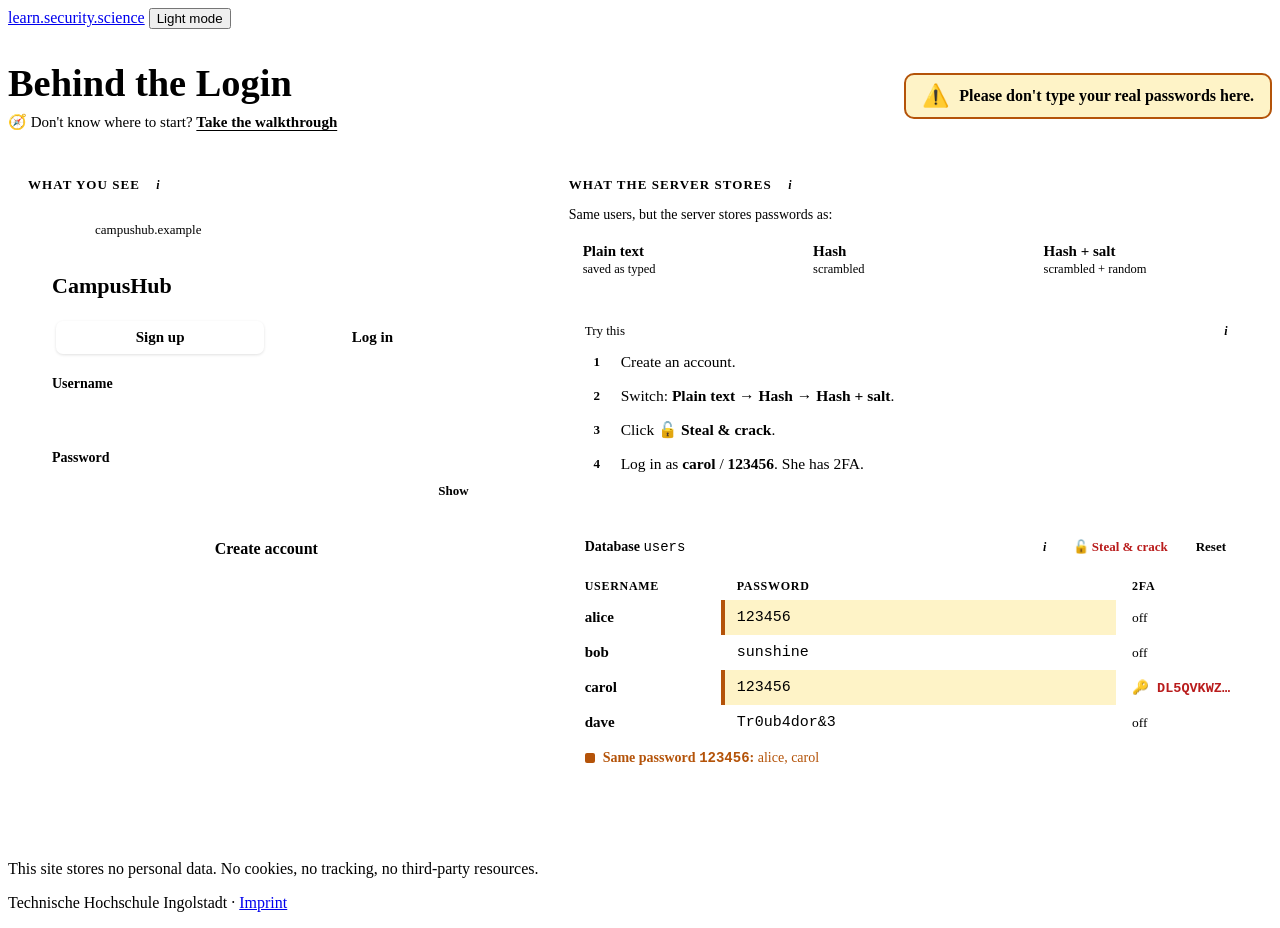
==== commit 8981ca4b: "Add Phinder phishing game with online rooms" ====
--- a/learn-cybersecurity/html/passwords/index.html
+++ b/learn-cybersecurity/html/passwords/index.html
@@ -49,7 +49,7 @@
     }
     .info .pop p { margin: 0 0 6px; } .info .pop p:last-child { margin: 0; }
 
-    /* ── the website (left) ── */
+    /* the website (left) */
     .browser { background: var(--bg); border: 1px solid var(--line); border-radius: 10px; overflow: hidden; }
     .urlbar { display: flex; align-items: center; gap: 8px; padding: 8px 12px; border-bottom: 1px solid var(--line); font-size: 13px; color: var(--muted); }
     .urlbar .dots { display: flex; gap: 5px; } .urlbar .dots i { width: 9px; height: 9px; border-radius: 50%; background: var(--line); display: block; }
@@ -81,7 +81,7 @@
     .welcome h3 { margin: 8px 0 18px; font-size: 1.3rem; }
     .ghost { font-family: inherit; font-size: 15px; font-weight: 600; border: 1.5px solid var(--line); background: none; color: var(--text); border-radius: 8px; padding: 9px 18px; cursor: pointer; }
 
-    /* ── the server (right) ── */
+    /* the server (right) */
     .methods { display: grid; grid-template-columns: repeat(3, 1fr); gap: 8px; margin-bottom: 16px; }
     .methods button {
       font-family: inherit; font-size: 15px; font-weight: 600; text-align: left; padding: 12px 14px; border-radius: 10px; cursor: pointer;
@@ -131,7 +131,7 @@
     .small-btn.danger:hover { background: var(--bad); color: var(--bg); }
     .small-btn:disabled { opacity: .5; cursor: progress; }
 
-    /* ── 2FA ── */
+    /* 2FA */
     .tfa-status { margin: 0 0 16px; display: flex; flex-direction: column; align-items: center; gap: 10px; }
     .tfa-status .on { color: var(--accent); font-weight: 700; }
     .tfa-status .off { color: var(--muted); }
@@ -199,7 +199,7 @@
     .atk-log { margin-top: 10px; padding: 10px 14px; border-radius: 8px; background: var(--surface);
       border-left: 4px solid var(--bad); display: grid; gap: 6px; font-size: 15px; }
 
-    /* ── walkthrough ── */
+    /* walkthrough */
     .tour-start { margin-top: 8px; font: inherit; font-size: 15px; color: var(--muted); background: none; border: 0; padding: 0; cursor: pointer; }
     .tour-start b { color: var(--accent); text-decoration: underline; text-underline-offset: 3px; }
     .tour {
@@ -298,7 +298,7 @@
     </div>
 
     <div class="split">
-      <!-- ───────────── what the user sees ───────────── -->
+      <!-- what the user sees -->
       <section class="panel">
         <div class="panel-head">
           <h2>What you see</h2>
@@ -383,7 +383,7 @@
         </div>
       </section>
 
-      <!-- ───────────── what the server stores ───────────── -->
+      <!-- what the server stores -->
       <section class="panel">
         <div class="panel-head">
           <h2>What the server stores</h2>
@@ -454,7 +454,7 @@
 (function () {
   'use strict';
 
-  /* ── SHA-256 (synchronous, no dependencies) ─────────────────────────── */
+  /* SHA-256 (synchronous, no dependencies) */
   var K = [], H0 = [];
   (function () {
     function isPrime(n) { for (var f = 2; f * f <= n; f++) if (n % f === 0) return false; return true; }
@@ -499,7 +499,7 @@
 
   function hash(s) { return sha256(s); }
 
-  /* ── TOTP (2FA codes, RFC 6238): SHA-1, HMAC, Base32 ───────────────── */
+  /* TOTP (2FA codes, RFC 6238): SHA-1, HMAC, Base32 */
   function sha1(msg) { // msg: Uint8Array -> Uint8Array(20)
     var len = msg.length, total = ((len + 9 + 63) >> 6) << 6;
     var buf = new Uint8Array(total); buf.set(msg); buf[len] = 0x80;
@@ -560,7 +560,7 @@
     return ('00000' + (bin % 1000000)).slice(-6);
   }
   function randomSecret() { var b = new Uint8Array(10); crypto.getRandomValues(b); return base32Encode(b); }
-  /* ── end TOTP */
+  /* end TOTP */
 
   function randomSalt() {
     var b = new Uint8Array(4); crypto.getRandomValues(b);
@@ -571,7 +571,7 @@
   function fullBox(hex) { return '<span class="f"><span class="lbl">Full hash</span>' + hex.match(/.{1,8}/g).join(' ') + '</span>'; }
   function esc(s) { return String(s).replace(/[&<>"']/g, function (c) { return '&#' + c.charCodeAt(0) + ';'; }); }
 
-  /* ── state ──────────────────────────────────────────────────────────── */
+  /* state */
   // Demo only: we keep the typed password in memory so the table can be
   // re-drawn for every storage method. A real server never keeps it.
   var SEED = [['alice', '123456'], ['bob', 'sunshine'], ['carol', '123456'], ['dave', 'Tr0ub4dor&3']];
@@ -593,7 +593,7 @@
   }
   function find(name) { for (var i = 0; i < users.length; i++) if (users[i].name === name) return users[i]; return null; }
 
-  /* ── elements ───────────────────────────────────────────────────────── */
+  /* elements */
   var $ = function (id) { return document.getElementById(id); };
   var elUser = $('username'), elPw = $('password'), elMsg = $('msg'), elSubmit = $('submit');
   var tabSignup = $('tabSignup'), tabLogin = $('tabLogin');
@@ -604,7 +604,7 @@
     salt: '<p><b>Hash + salt:</b> every user gets a random “salt” that is mixed in before hashing.</p><p>Now the same password gives a different stored value for every user. The salt itself is not secret.</p><p>The 2FA secret can\'t be hashed, because the server needs it to compute codes. So it is locked (encrypted, 🔒). The key is kept outside the database, so a stolen table alone is useless.</p>'
   };
 
-  /* ── rendering ──────────────────────────────────────────────────────── */
+  /* rendering */
   // 2FA column: the secret is readable on the careless plain-text server,
   // otherwise it is shown as encrypted (it can't be hashed: the server needs it to make codes).
   function tfaCell(u) {
@@ -722,7 +722,7 @@
     prevLive = value;
   }
 
-  /* ── attack: guess common passwords against the stolen table ─────────── */
+  /* attack: guess common passwords against the stolen table */
   // The 25 guesses the "attacker" tries, taken from lists of the most common passwords.
   var WORDLIST = ['123456', 'password', '123456789', '12345678', '12345', 'qwerty', 'abc123', '111111',
     '1234567', 'iloveyou', 'sunshine', 'princess', 'admin', 'welcome', 'football', 'monkey', 'letmein',
@@ -783,7 +783,7 @@
     '<p>Someone who only stole your password doesn\'t have the secret, so they can\'t make the code.</p>' +
     '<p>You can also scan the QR code with a real authenticator app. Delete the CampusHub entry afterwards.</p>';
 
-  /* ── 2FA state and views ────────────────────────────────────────────── */
+  /* 2FA state and views */
   var tfa = null; // { kind: 'setup' | 'login', user, secret }
 
   function fmtCode(c) { return c.slice(0, 3) + ' ' + c.slice(3); }
@@ -947,7 +947,7 @@
   }
   setInterval(tick, 1000);
 
-  /* ── attacker tries the cracked passwords on the login page ─────────── */
+  /* attacker tries the cracked passwords on the login page */
   function attackLogin(name) {
     if (!attack || !(name in attack.cracked)) return;
     var token = {};
@@ -1099,7 +1099,7 @@
     renderTfaStatus();
   }
 
-  /* ── actions ────────────────────────────────────────────────────────── */
+  /* actions */
   function submit() {
     var name = elUser.value.trim().toLowerCase(), pw = elPw.value;
     if (!name || !pw) { showMsg('Please fill in both fields.', 'err'); return; }
@@ -1182,7 +1182,7 @@
     document.querySelectorAll('details.info[open]').forEach(function (d) { if (!d.contains(e.target)) d.open = false; });
   });
 
-  /* ── walkthrough ────────────────────────────────────────────────────── */
+  /* walkthrough */
   // Each step points at part of the page. Steps with `wait` move on by themselves
   // once the visitor has done the action; the others have a Next button.
   var TOUR = [
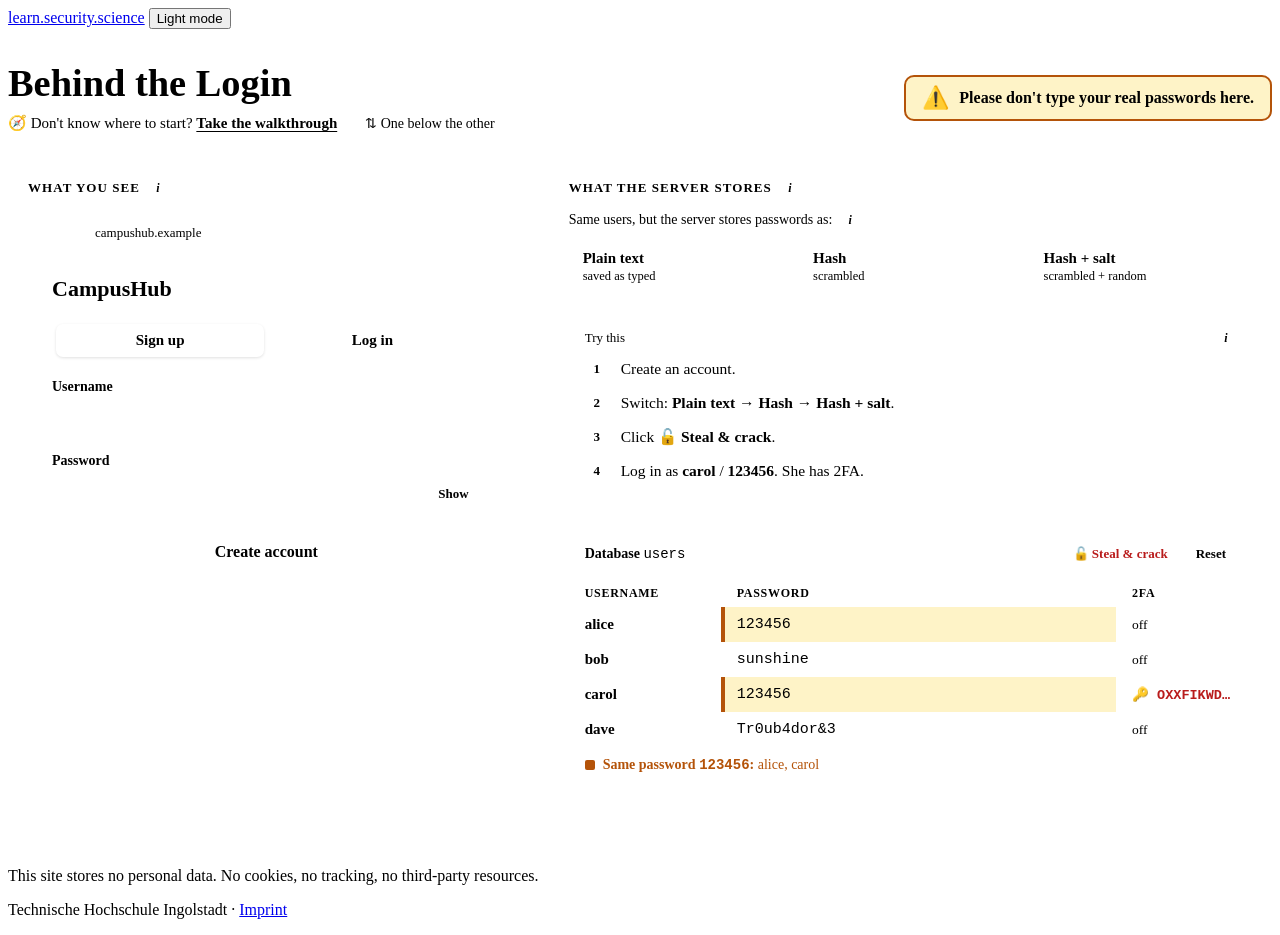
==== commit fa92f988: "Applied feedback" ====
--- a/learn-cybersecurity/html/passwords/index.html
+++ b/learn-cybersecurity/html/passwords/index.html
@@ -27,7 +27,11 @@
     .hint .icon { font-size: 22px; line-height: 1; }
 
     .split { display: grid; grid-template-columns: minmax(0, 5fr) minmax(0, 7fr); gap: 24px; align-items: start; }
-    @media (max-width: 900px) { .split { grid-template-columns: 1fr; } }
+    .split.stacked { grid-template-columns: 1fr; max-width: 900px; margin: 0 auto; }
+    .split.stacked .browser { max-width: 520px; margin-left: auto; margin-right: auto; }
+    @media (max-width: 900px) { .split { grid-template-columns: 1fr; } .layout-btn { display: none; } }
+    .layout-btn { margin: 8px 0 0 14px; font: inherit; font-size: 14px; color: var(--muted); background: none; border: 1px solid var(--line); border-radius: 8px; padding: 2px 10px; cursor: pointer; }
+    .layout-btn:hover { color: var(--text); border-color: var(--accent); }
 
     .panel { background: var(--surface); border-radius: 14px; padding: 20px; }
     .panel-head { display: flex; align-items: center; gap: 8px; margin-bottom: 16px; }
@@ -82,6 +86,7 @@
     .ghost { font-family: inherit; font-size: 15px; font-weight: 600; border: 1.5px solid var(--line); background: none; color: var(--text); border-radius: 8px; padding: 9px 18px; cursor: pointer; }
 
     /* the server (right) */
+    .muted-note { color: var(--muted); font-size: 13.5px; }
     .methods { display: grid; grid-template-columns: repeat(3, 1fr); gap: 8px; margin-bottom: 16px; }
     .methods button {
       font-family: inherit; font-size: 15px; font-weight: 600; text-align: left; padding: 12px 14px; border-radius: 10px; cursor: pointer;
@@ -111,7 +116,7 @@
     :root[data-theme="dark"] .chip.salt { background: #172554; color: #bfdbfe; }
     .machine { padding: 4px 10px; border-radius: 6px; border: 1.5px dashed var(--muted); color: var(--text); font-weight: 600; white-space: nowrap; text-align: center; line-height: 1.25; }
     .machine small { display: block; font-weight: 400; font-size: 11.5px; color: var(--muted); }
-    .methods-label { font-size: 14px; color: var(--muted); margin: -4px 0 8px; }
+    .methods-label { font-size: 14px; color: var(--muted); margin: -4px 0 8px; display: flex; align-items: center; gap: 8px; }
     .steps { list-style: none; counter-reset: s; margin: 0; padding: 0; display: grid; gap: 10px; font-size: 15.5px; }
     .steps li { counter-increment: s; display: flex; gap: 12px; align-items: baseline; }
     .steps li::before { content: counter(s); flex: none; width: 24px; height: 24px; border-radius: 50%; background: var(--accent); color: var(--accent-text); font-weight: 800; font-size: 13px; display: grid; place-items: center; transform: translateY(-1px); }
@@ -155,6 +160,9 @@
     .phone .ph-main { flex: 1; min-width: 0; }
     .phone .ph-lbl { font-size: 12px; color: var(--muted); }
     .phone .ph-code { font-size: 26px; font-weight: 700; letter-spacing: .06em; color: var(--accent); line-height: 1.2; }
+    .phone .ph-row { display: flex; align-items: center; gap: 12px; }
+    .phone .copy-btn { flex: none; font: inherit; font-size: 13px; font-weight: 700; padding: 6px 10px; border-radius: 8px; border: 1px solid var(--line); background: var(--bg); color: var(--text); cursor: pointer; }
+    .phone .copy-btn:hover { border-color: var(--accent); }
     .ring {
       flex: none; width: 34px; height: 34px; border-radius: 50%; display: grid; place-items: center;
       font-size: 12px; font-weight: 700; color: var(--muted);
@@ -293,6 +301,7 @@
       <div>
         <h1>Behind the Login</h1>
         <button type="button" class="tour-start" id="tourStart">🧭 Don't know where to start? <b>Take the walkthrough</b></button>
+        <button type="button" class="layout-btn" id="layoutBtn">⇅ One below the other</button>
       </div>
       <p class="hint" role="note"><span class="icon" aria-hidden="true">⚠️</span>Please don't type your real passwords here.</p>
     </div>
@@ -394,7 +403,8 @@
           </div></details>
         </div>
 
-        <div class="methods-label">Same users, but the server stores passwords as:</div>
+        <div class="methods-label">Same users, but the server stores passwords as:
+          <details class="info"><summary>i</summary><div class="pop" id="dbInfo"></div></details></div>
         <div class="methods">
           <button type="button" data-method="plain" aria-pressed="true">Plain text<small>saved as typed</small></button>
           <button type="button" data-method="hash" aria-pressed="false">Hash<small>scrambled</small></button>
@@ -413,7 +423,6 @@
           <div class="db-head">
             <div class="name">Database <span class="mono">users</span></div>
             <div style="display:flex;align-items:center;gap:8px">
-              <details class="info right"><summary>i</summary><div class="pop" id="dbInfo"></div></details>
               <button type="button" class="small-btn danger" id="crack">🔓 Steal &amp; crack</button>
               <button type="button" class="small-btn" id="reset">Reset</button>
             </div>
@@ -790,15 +799,22 @@
   function clock(ms) { var d = new Date(ms); return [d.getHours(), d.getMinutes(), d.getSeconds()].map(function (x) { return ('0' + x).slice(-2); }).join(':'); }
   function secsLeft(ms) { return 30 - Math.floor(ms / 1000) % 30; }
   // Accept the current code and the one before/after (clocks are never perfectly in sync).
-  function checkCode(secret, code) {
+  // which time step the code belongs to: 0 = current, -1 = the one before, 1 = the next one, null = wrong
+  function codeStep(secret, code) {
     var now = Date.now();
-    return [-30000, 0, 30000].some(function (d) { return totp(secret, now + d) === code; });
-  }
-
+    if (totp(secret, now) === code) return 0;
+    if (totp(secret, now - 30000) === code) return -1;
+    if (totp(secret, now + 30000) === code) return 1;
+    return null;
+  }
+  function checkCode(secret, code) { return codeStep(secret, code) !== null; }
+
+  var copiedUntil = 0;
   function phoneHtml(name, secret) {
-    var now = Date.now(), left = secsLeft(now);
+    var now = Date.now(), left = secsLeft(now), code = totp(secret, now);
     return '<span class="ph-icon">📱</span><div class="ph-main"><div class="ph-lbl">' + esc(name) + '\'s phone · Authenticator · CampusHub</div>' +
-      '<div class="ph-code mono">' + fmtCode(totp(secret, now)) + '</div></div>' +
+      '<div class="ph-row"><div class="ph-code mono">' + fmtCode(code) + '</div>' +
+      '<button type="button" class="copy-btn" data-copy="' + code + '">' + (now < copiedUntil ? '✓ Copied' : '📋 Copy') + '</button></div></div>' +
       '<div class="ring" style="--p:' + Math.round(left / 30 * 100) + '%">' + left + '</div>';
   }
 
@@ -925,9 +941,11 @@
     var typedEl = tfa.kind === 'setup' ? $('setupCode') : $('loginCode');
     var typed = typedEl.value.replace(/\D/g, ''), typedHtml = '';
     if (typed.length === 6) {
-      var ok = checkCode(secret, typed);
+      var st = codeStep(secret, typed);
       typedHtml = '<div class="compare">Typed: <span class="mono">' + fmtCode(typed) + '</span> &nbsp;<span class="verdict ' +
-        (ok ? 'ok">✓ matches' : 'err">✗ wrong code') + '</span></div>';
+        (st === 0 ? 'ok">✓ matches' : st === null ? 'err">✗ wrong code' :
+          'ok">✓ still accepted</span> <span class="muted-note">(the ' + (st < 0 ? 'previous' : 'next') +
+          ' code: servers allow one step extra, because clocks and typing are never exact)') + '</span></div>';
     }
     body.innerHTML = '<div class="tfa-grid">' +
       '<span></span><span class="h">Shared secret</span><span></span><span class="h">Time</span><span></span><span class="h">Code</span>' +
@@ -1153,6 +1171,16 @@
     if (act === 'tfa-simple') { tfaDetail = false; tfaExact = false; renderFlow(); }
     if (act === 'tfa-exact') { tfaExact = !tfaExact; renderFlow(); }
     if (act === 'atk-login') attackLogin(e.target.getAttribute('data-user'));
+  });
+  // copy the code from the demo phone (the phone is redrawn every second, so listen on the parent)
+  ['setupPhone', 'loginPhone'].forEach(function (id) {
+    $(id).addEventListener('click', function (e) {
+      var b = e.target.closest('.copy-btn');
+      if (!b) return;
+      var code = b.getAttribute('data-copy');
+      var done = function () { copiedUntil = Date.now() + 1500; b.textContent = '✓ Copied'; };
+      try { navigator.clipboard.writeText(code).then(done, function () {}); } catch (err) {}
+    });
   });
   $('setupConfirm').addEventListener('click', confirmSetup);
   $('setupCancel').addEventListener('click', cancelTfa);
@@ -1257,6 +1285,12 @@
     tourWasDone = done;
   }, 250);
   $('tourStart').addEventListener('click', tourStart);
+
+  // side by side (good on a projector) or one below the other (more room for the table); not stored
+  $('layoutBtn').addEventListener('click', function () {
+    var stacked = document.querySelector('.split').classList.toggle('stacked');
+    this.textContent = stacked ? '⇆ Side by side' : '⇅ One below the other';
+  });
   $('tourNext').addEventListener('click', function () { if (TOUR[tourStep].last) tourEnd(); else tourShow(tourStep + 1); });
   $('tourBack').addEventListener('click', function () { if (tourStep > 0) tourShow(tourStep - 1); });
   $('tourClose').addEventListener('click', tourEnd);
